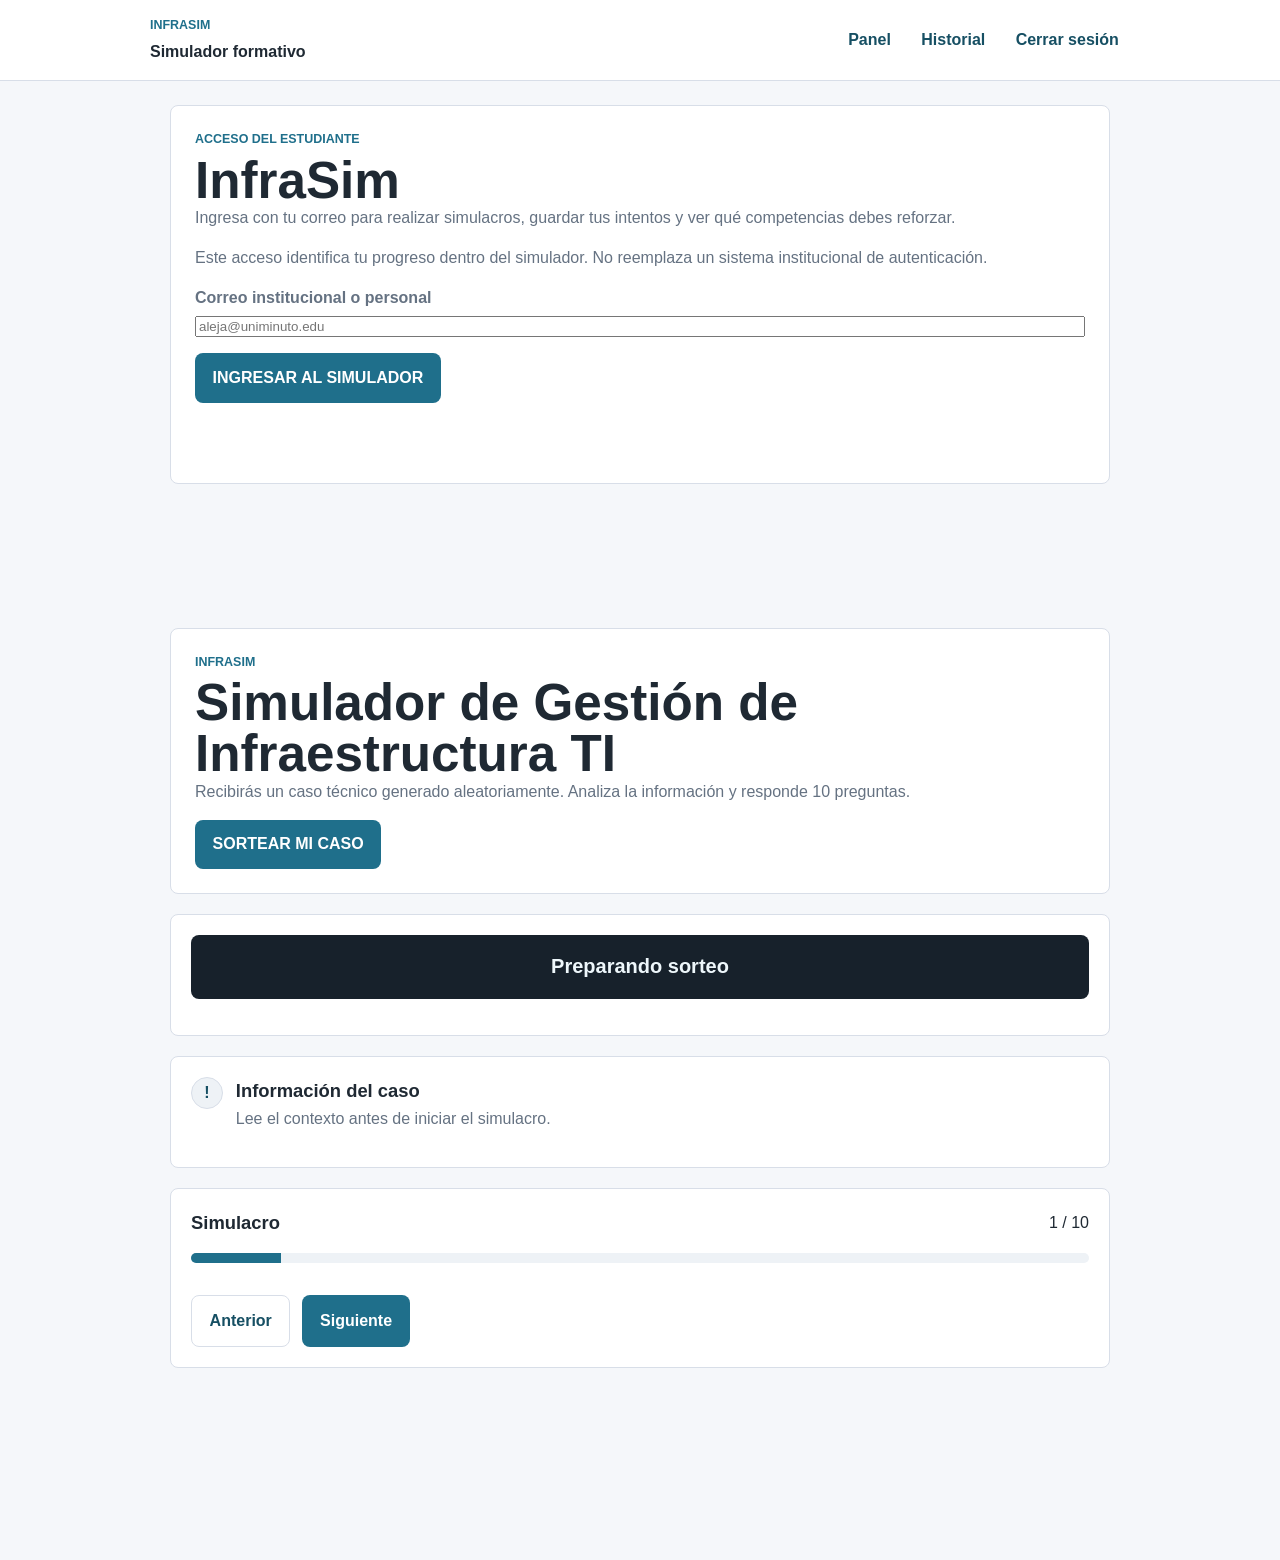
==== index.html @ 656e146c "feat: publish InfraSim formative simulator frontend" ====
<!doctype html>
<html lang="es">
  <head>
    <meta charset="utf-8">
    <meta name="viewport" content="width=device-width, initial-scale=1">
    <title>InfraSim</title>
    <link rel="stylesheet" href="css/styles.css">
  </head>
  <body>
    <header id="app-header" class="app-header" hidden>
      <div>
        <p class="eyebrow">InfraSim</p>
        <strong>Simulador formativo</strong>
      </div>
      <nav class="app-nav">
        <button id="nav-dashboard" type="button" class="nav-link">Panel</button>
        <button id="nav-history" type="button" class="nav-link">Historial</button>
        <button id="logout-button" type="button" class="nav-link">Cerrar sesión</button>
      </nav>
    </header>

    <section id="view-login" class="view-shell">
      <article class="login-card">
        <p class="eyebrow">Acceso del estudiante</p>
        <h1>InfraSim</h1>
        <p class="hero-copy">
          Ingresa con tu correo para realizar simulacros, guardar tus intentos y ver qué competencias debes reforzar.
        </p>
        <p class="disclaimer">
          Este acceso identifica tu progreso dentro del simulador. No reemplaza un sistema institucional de autenticación.
        </p>
        <form id="login-form" class="login-form">
          <label class="select-field">
            Correo institucional o personal
            <input id="login-email" type="email" name="email" autocomplete="email" required placeholder="aleja@uniminuto.edu">
          </label>
          <button type="submit" class="primary-action">INGRESAR AL SIMULADOR</button>
          <p id="login-message" class="form-message" aria-live="polite"></p>
        </form>
      </article>
    </section>

    <section id="view-dashboard" class="view-shell" hidden>
      <div id="dashboard-output" class="dashboard-grid"></div>
    </section>

    <main id="view-simulator" class="exam-layout" hidden>
      <section class="hero-panel">
        <p class="eyebrow">InfraSim</p>
        <h1>Simulador de Gestión de Infraestructura TI</h1>
        <p class="hero-copy">
          Recibirás un caso técnico generado aleatoriamente. Analiza la información y responde 10 preguntas.
        </p>
        <button id="draw-button" type="button" class="primary-action">SORTEAR MI CASO</button>
      </section>

      <section id="draw-panel" class="draw-panel" hidden>
        <div id="roulette" class="roulette" aria-live="polite">Preparando sorteo</div>
        <div id="draw-result" class="draw-result"></div>
      </section>

      <section id="case-panel" class="case-panel" hidden>
        <div class="section-heading">
          <span>!</span>
          <div>
            <h2>Información del caso</h2>
            <p>Lee el contexto antes de iniciar el simulacro.</p>
          </div>
        </div>
        <div id="scenario-output" class="scenario-output"></div>
      </section>

      <section id="quiz-panel" class="quiz-panel" hidden>
        <div class="quiz-header">
          <h2>Simulacro</h2>
          <span id="quiz-progress">1 / 10</span>
        </div>
        <div class="progress-bar">
          <div id="quiz-progress-fill"></div>
        </div>
        <div id="question-view" class="question-view"></div>
        <div class="action-row">
          <button id="prev-question" type="button" class="secondary-action">Anterior</button>
          <button id="next-question" type="button" class="primary-action">Siguiente</button>
          <button id="finish-quiz" type="button" class="primary-action" hidden>FINALIZAR SIMULACRO</button>
        </div>
      </section>
    </main>

    <section id="view-result" class="view-shell" hidden>
      <div id="result-output" class="dashboard-grid"></div>
    </section>

    <section id="view-history" class="view-shell" hidden>
      <div id="history-output" class="dashboard-grid"></div>
    </section>

    <script src="js/api.js"></script>
    <script src="js/app.js"></script>
  </body>
</html>
---- css/styles.css ----
:root {
  --bg: #f5f7fa;
  --surface: #ffffff;
  --surface-muted: #eef2f6;
  --text: #1f2933;
  --muted: #657282;
  --border: #d8dee8;
  --accent: #1f6f8b;
  --accent-dark: #164f63;
  --selected: #e5f4f8;
  --danger: #a43d3d;
}

* {
  box-sizing: border-box;
}

body {
  background: var(--bg);
  color: var(--text);
  font-family: Arial, sans-serif;
  line-height: 1.5;
  margin: 0;
}

.app-header {
  align-items: center;
  background: var(--surface);
  border-bottom: 1px solid var(--border);
  display: flex;
  flex-wrap: wrap;
  gap: 1rem;
  justify-content: space-between;
  padding: 1rem max(1.25rem, calc((100vw - 980px) / 2));
}

.app-nav {
  display: flex;
  flex-wrap: wrap;
  gap: 0.5rem;
}

.nav-link {
  background: transparent;
  border: 0;
  color: var(--accent-dark);
  cursor: pointer;
  font: inherit;
  font-weight: 700;
  padding: 0.45rem 0.7rem;
}

.view-shell {
  display: grid;
  gap: 1.25rem;
  margin: 0 auto;
  max-width: 980px;
  padding: 1.5rem 1.25rem 3rem;
}

.exam-layout {
  display: grid;
  gap: 1.25rem;
  margin: 0 auto;
  max-width: 980px;
  padding: 1.5rem 1.25rem 3rem;
}

.hero-panel,
.login-card {
  background: var(--surface);
  border: 1px solid var(--border);
  border-radius: 8px;
  padding: 1.5rem;
}

.hero-copy,
.disclaimer {
  color: var(--muted);
}

.sim-code-block {
  color: var(--muted);
  margin: 0.85rem 0 0;
}

.sim-code-label,
.sim-code-hint {
  display: block;
  font-size: 0.82rem;
}

.sim-code {
  display: inline-block;
  font-family: Consolas, "Courier New", monospace;
  font-size: 0.95rem;
  letter-spacing: 0.04em;
  margin: 0.15rem 0;
}

.login-form,
.dashboard-grid {
  display: grid;
  gap: 1rem;
}

.featured-card {
  border-color: var(--accent);
}

.stat-grid {
  display: grid;
  gap: 0.7rem;
  grid-template-columns: repeat(auto-fit, minmax(10rem, 1fr));
}

.stat-grid div {
  background: var(--surface-muted);
  border-radius: 8px;
  padding: 0.75rem;
}

.meter,
.trend-line,
.score-line,
.performance-label {
  font-weight: 700;
  letter-spacing: 0.04em;
}

.concept-list {
  margin: 0;
  padding-left: 1.2rem;
}

.govern-tree {
  display: grid;
  gap: 0.35rem;
  font-family: Consolas, "Courier New", monospace;
  font-weight: 700;
}

.site-header {
  align-items: end;
  background: var(--surface);
  border-bottom: 1px solid var(--border);
  display: grid;
  gap: 1rem;
  grid-template-columns: minmax(0, 1fr) minmax(16rem, 34rem);
  padding: 2rem max(1.25rem, calc((100vw - 1180px) / 2));
}

.eyebrow {
  color: var(--accent);
  font-size: 0.78rem;
  font-weight: 700;
  letter-spacing: 0;
  margin: 0 0 0.35rem;
  text-transform: uppercase;
}

h1,
h2,
p {
  margin-top: 0;
}

h1 {
  font-size: clamp(2rem, 4vw, 3.4rem);
  line-height: 1;
  margin-bottom: 0;
}

h2 {
  font-size: 1.15rem;
  margin-bottom: 0.15rem;
}

.header-copy,
.section-heading p {
  color: var(--muted);
  margin-bottom: 0;
}

.layout {
  display: grid;
  gap: 1.25rem;
  grid-template-columns: 17rem minmax(0, 1fr);
  margin: 0 auto;
  max-width: 1180px;
  padding: 1.25rem;
}

.mode-panel,
.draw-panel,
.scenario-result-section {
  grid-column: 1 / -1;
}

.mode-panel {
  display: grid;
  gap: 1rem;
  grid-template-columns: repeat(auto-fit, minmax(16rem, 1fr));
}

.mode-card,
.draw-panel {
  background: var(--surface);
  border: 1px solid var(--border);
  border-radius: 8px;
}

.mode-card {
  cursor: pointer;
  display: grid;
  gap: 0.25rem;
  padding: 1rem;
}

.mode-card input {
  inline-size: 1px;
  opacity: 0;
  position: absolute;
}

.mode-card strong {
  color: var(--text);
}

.mode-card span {
  color: var(--muted);
}

.mode-card.active {
  background: var(--selected);
  border-color: var(--accent);
}

.draw-panel {
  display: grid;
  gap: 1rem;
  padding: 1.25rem;
}

.quiz-panel,
.result-panel,
.case-panel {
  background: var(--surface);
  border: 1px solid var(--border);
  border-radius: 8px;
  display: grid;
  gap: 1rem;
  padding: 1.25rem;
}

.quiz-header {
  align-items: center;
  display: flex;
  justify-content: space-between;
}

.quiz-header h2 {
  margin: 0;
}

.progress-bar {
  background: var(--surface-muted);
  border-radius: 999px;
  height: 0.65rem;
  overflow: hidden;
}

#quiz-progress-fill {
  background: var(--accent);
  height: 100%;
  transition: width 180ms ease;
  width: 10%;
}

.question-card {
  border: 1px solid var(--border);
  border-radius: 8px;
  display: grid;
  gap: 1rem;
  padding: 1rem;
}

.question-card h3,
.question-card p {
  margin-bottom: 0;
}

.answer-options {
  display: grid;
  gap: 0.75rem;
}

.answer-option {
  border: 1px solid var(--border);
  border-radius: 8px;
  cursor: pointer;
  display: grid;
  gap: 0.75rem;
  grid-template-columns: auto 1fr;
  padding: 0.85rem;
}

.answer-option:has(input:checked) {
  background: var(--selected);
  border-color: var(--accent);
}

.answer-input {
  border: 1px solid var(--border);
  border-radius: 8px;
  color: var(--text);
  font: inherit;
  padding: 0.8rem;
  width: 100%;
}

.draw-form {
  align-items: end;
  display: grid;
  gap: 1rem;
  grid-template-columns: repeat(auto-fit, minmax(12rem, 1fr));
}

.roulette {
  background: #17212b;
  border-radius: 8px;
  color: #eef7fb;
  font-size: 1.25rem;
  font-weight: 700;
  min-height: 4rem;
  padding: 1rem;
  text-align: center;
}

.draw-card {
  background: var(--surface);
  border: 1px solid var(--accent);
  border-radius: 8px;
  display: grid;
  gap: 1rem;
  padding: 1.25rem;
}

.draw-card h2 {
  font-size: 1.75rem;
  margin: 0;
  text-transform: uppercase;
}

.action-row {
  display: flex;
  flex-wrap: wrap;
  gap: 0.75rem;
}

.secondary-action {
  background: var(--surface);
  border: 1px solid var(--border);
  border-radius: 8px;
  color: var(--accent-dark);
  cursor: pointer;
  font: inherit;
  font-weight: 700;
  padding: 0.8rem 1.1rem;
}

.secondary-action:hover {
  border-color: var(--accent);
}

.progress-panel,
.form-section {
  background: var(--surface);
  border: 1px solid var(--border);
  border-radius: 8px;
}

.progress-panel {
  align-self: start;
  position: sticky;
  top: 1rem;
}

.progress-steps {
  counter-reset: steps;
  display: grid;
  gap: 0.2rem;
  list-style: none;
  margin: 0;
  padding: 1rem;
}

.progress-steps li {
  border-left: 3px solid var(--border);
  color: var(--muted);
  font-weight: 700;
  padding: 0.65rem 0.75rem;
}

.progress-steps li.active {
  background: var(--selected);
  border-color: var(--accent);
  color: var(--accent-dark);
}

.scenario-form {
  display: grid;
  gap: 1.25rem;
}

.form-section {
  display: grid;
  gap: 1rem;
  padding: 1.25rem;
}

.section-heading {
  align-items: start;
  display: flex;
  gap: 0.8rem;
}

.section-heading span {
  align-items: center;
  background: var(--surface-muted);
  border: 1px solid var(--border);
  border-radius: 999px;
  color: var(--accent-dark);
  display: inline-flex;
  flex: 0 0 2rem;
  font-weight: 700;
  height: 2rem;
  justify-content: center;
}

.card-grid,
.compact-grid {
  display: grid;
  gap: 0.75rem;
}

.card-grid {
  grid-template-columns: repeat(auto-fit, minmax(12rem, 1fr));
}

.compact-grid {
  grid-template-columns: repeat(auto-fit, minmax(9rem, 1fr));
}

.option-card {
  background: var(--surface);
  border: 1px solid var(--border);
  border-radius: 8px;
  cursor: pointer;
  display: block;
  min-height: 3.25rem;
  padding: 0.85rem;
  transition: border-color 160ms ease, background 160ms ease, color 160ms ease;
}

.option-card input {
  inline-size: 1px;
  opacity: 0;
  position: absolute;
}

.option-card span {
  display: block;
  font-weight: 700;
}

.option-card:has(input:checked) {
  background: var(--selected);
  border-color: var(--accent);
  color: var(--accent-dark);
}

.option-card:hover {
  border-color: var(--accent);
}

.select-field {
  color: var(--muted);
  display: grid;
  font-weight: 700;
  gap: 0.4rem;
}

select {
  background: var(--surface);
  border: 1px solid var(--border);
  border-radius: 8px;
  color: var(--text);
  font: inherit;
  min-height: 2.75rem;
  padding: 0.55rem 0.75rem;
}

.confirm-section {
  align-items: start;
}

.primary-action {
  background: var(--accent);
  border: 0;
  border-radius: 8px;
  color: #ffffff;
  cursor: pointer;
  font: inherit;
  font-weight: 700;
  justify-self: start;
  padding: 0.8rem 1.1rem;
}

.primary-action:hover {
  background: var(--accent-dark);
}

.form-message {
  color: var(--danger);
  font-weight: 700;
  min-height: 1.5rem;
}

.form-message.success {
  color: var(--accent-dark);
}

.scenario-output {
  display: grid;
  gap: 1rem;
}

.scenario-output.empty {
  background: var(--surface-muted);
  border: 1px dashed var(--border);
  border-radius: 8px;
  color: var(--muted);
  padding: 1rem;
}

.result-card {
  background: var(--surface);
  border: 1px solid var(--border);
  border-radius: 8px;
  padding: 1rem;
}

.result-card h3 {
  font-size: 1rem;
  margin: 0 0 0.75rem;
}

.warning-card {
  border-color: #d6a34c;
}

.detail-grid {
  display: grid;
  gap: 0.7rem;
  grid-template-columns: repeat(auto-fit, minmax(12rem, 1fr));
  margin: 0;
}

.detail-grid div {
  background: var(--surface-muted);
  border-radius: 8px;
  padding: 0.75rem;
}

dt {
  color: var(--muted);
  font-size: 0.78rem;
  font-weight: 700;
  margin-bottom: 0.2rem;
}

dd {
  margin: 0;
}

.result-list {
  display: grid;
  gap: 0.75rem;
}

.result-item {
  border: 1px solid var(--border);
  border-radius: 8px;
  padding: 0.85rem;
}

.result-item p {
  color: var(--muted);
  margin: 0.35rem 0;
}

.warning-item {
  background: #fff7e6;
  border-color: #d6a34c;
}

.tag {
  border-radius: 999px;
  display: inline-block;
  font-size: 0.75rem;
  font-weight: 700;
  margin-left: 0.35rem;
  padding: 0.15rem 0.5rem;
}

.criticality-critica {
  background: #fbe7e7;
  color: #923636;
}

.criticality-alta {
  background: #fff1d6;
  color: #835600;
}

.criticality-media {
  background: #e7f1ee;
  color: #235c4c;
}

.table-wrap {
  overflow-x: auto;
}

table {
  border-collapse: collapse;
  min-width: 42rem;
  width: 100%;
}

th,
td {
  border-bottom: 1px solid var(--border);
  padding: 0.65rem;
  text-align: left;
  vertical-align: top;
}

th {
  color: var(--muted);
  font-size: 0.78rem;
}

.constraint-list {
  margin: 0;
  padding-left: 1.1rem;
}

.dev-panel {
  border-top: 1px solid var(--border);
  padding-top: 0.75rem;
}

.dev-panel summary {
  color: var(--accent-dark);
  cursor: pointer;
  font-weight: 700;
}

.dev-panel pre {
  background: #17212b;
  border-radius: 8px;
  color: #eef7fb;
  margin-bottom: 0;
  max-width: 100%;
  overflow: auto;
  padding: 1rem;
  white-space: pre-wrap;
}

@media (max-width: 820px) {
  .site-header,
  .layout {
    grid-template-columns: 1fr;
  }

  .progress-panel {
    position: static;
  }

  .progress-steps {
    grid-template-columns: repeat(5, minmax(7rem, 1fr));
    overflow-x: auto;
  }
}
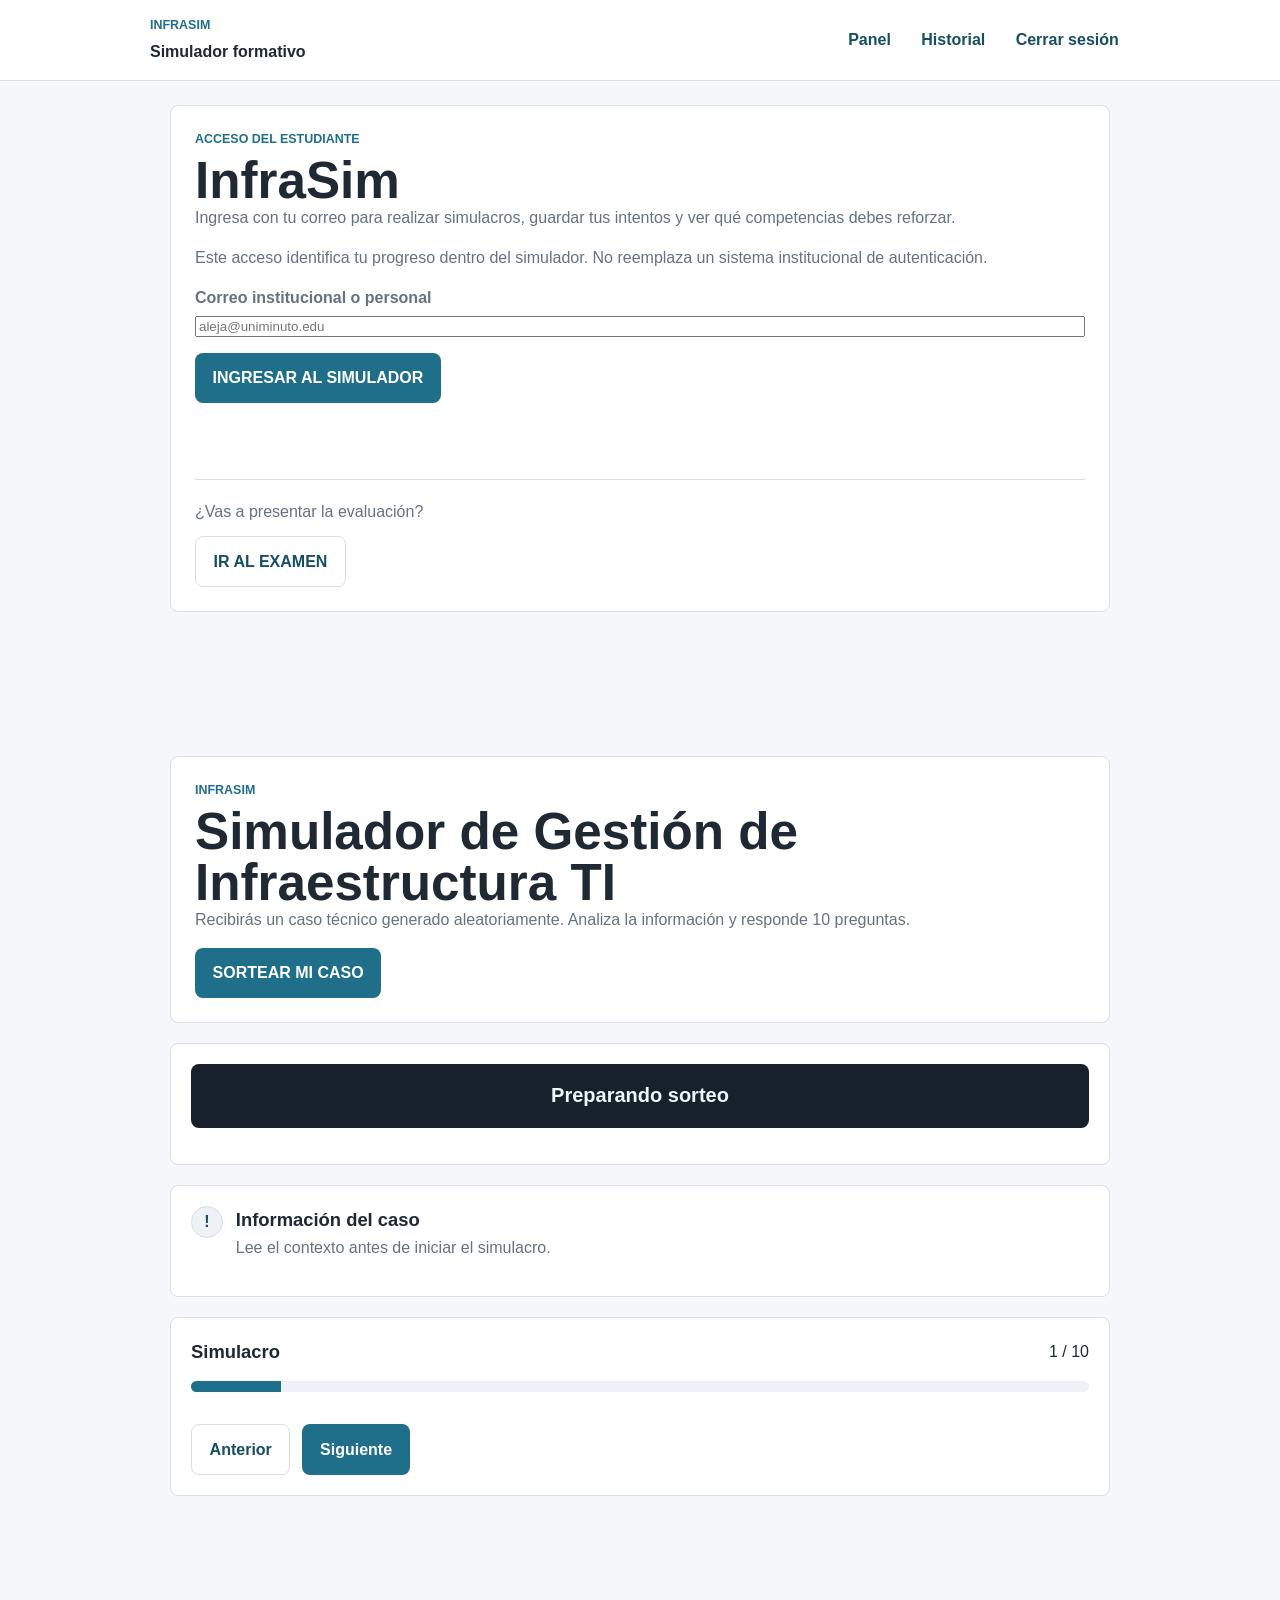
==== commit d9ff8b78: "feat: add InfraSim Exam scenario and assessment flow" ====
--- a/index.html
+++ b/index.html
@@ -37,6 +37,10 @@
           <button type="submit" class="primary-action">INGRESAR AL SIMULADOR</button>
           <p id="login-message" class="form-message" aria-live="polite"></p>
         </form>
+        <div class="exam-access-block">
+          <p>¿Vas a presentar la evaluación?</p>
+          <a class="secondary-action exam-link" href="exam/">IR AL EXAMEN</a>
+        </div>
       </article>
     </section>
 
--- a/css/styles.css
+++ b/css/styles.css
@@ -104,6 +104,25 @@
   gap: 1rem;
 }
 
+.exam-access-block {
+  border-top: 1px solid var(--border);
+  display: grid;
+  gap: 0.75rem;
+  margin-top: 1.25rem;
+  padding-top: 1.25rem;
+}
+
+.exam-access-block p {
+  color: var(--muted);
+  margin: 0;
+}
+
+.exam-link {
+  display: inline-block;
+  justify-self: start;
+  text-decoration: none;
+}
+
 .featured-card {
   border-color: var(--accent);
 }
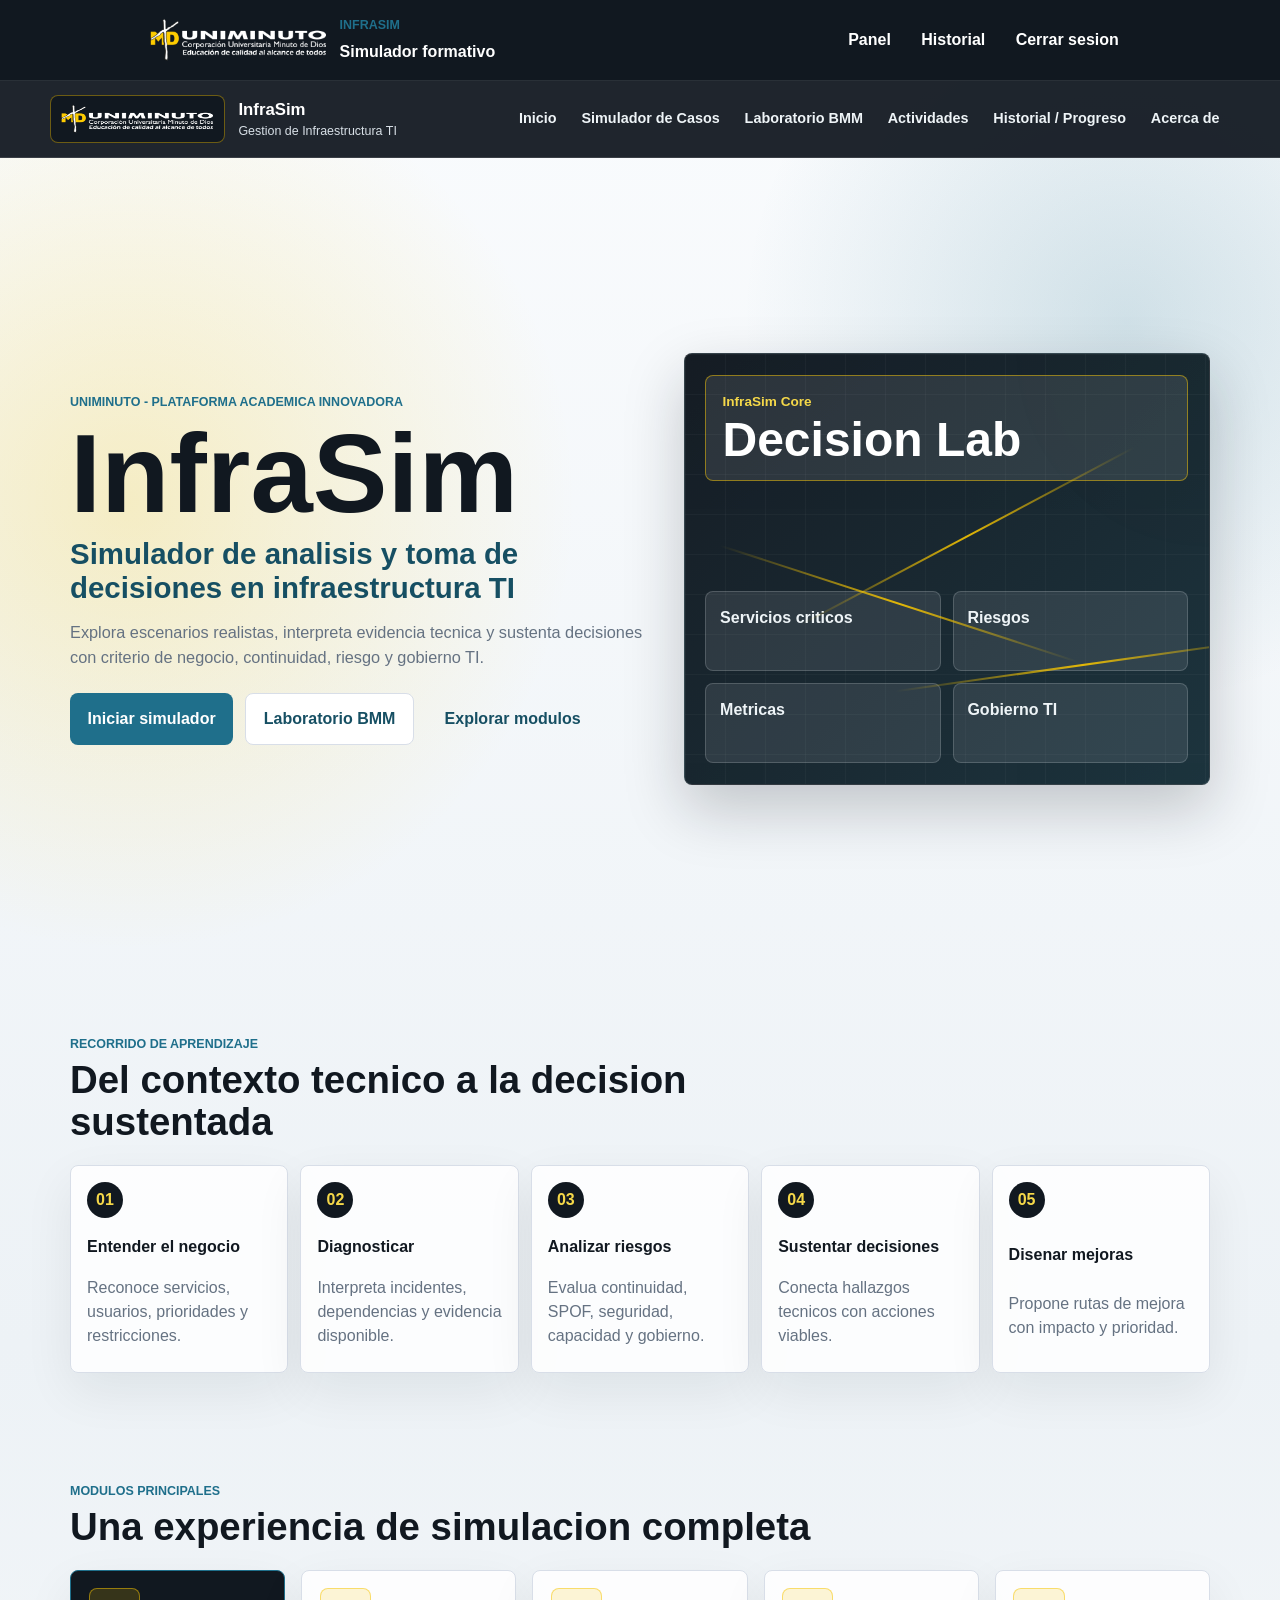
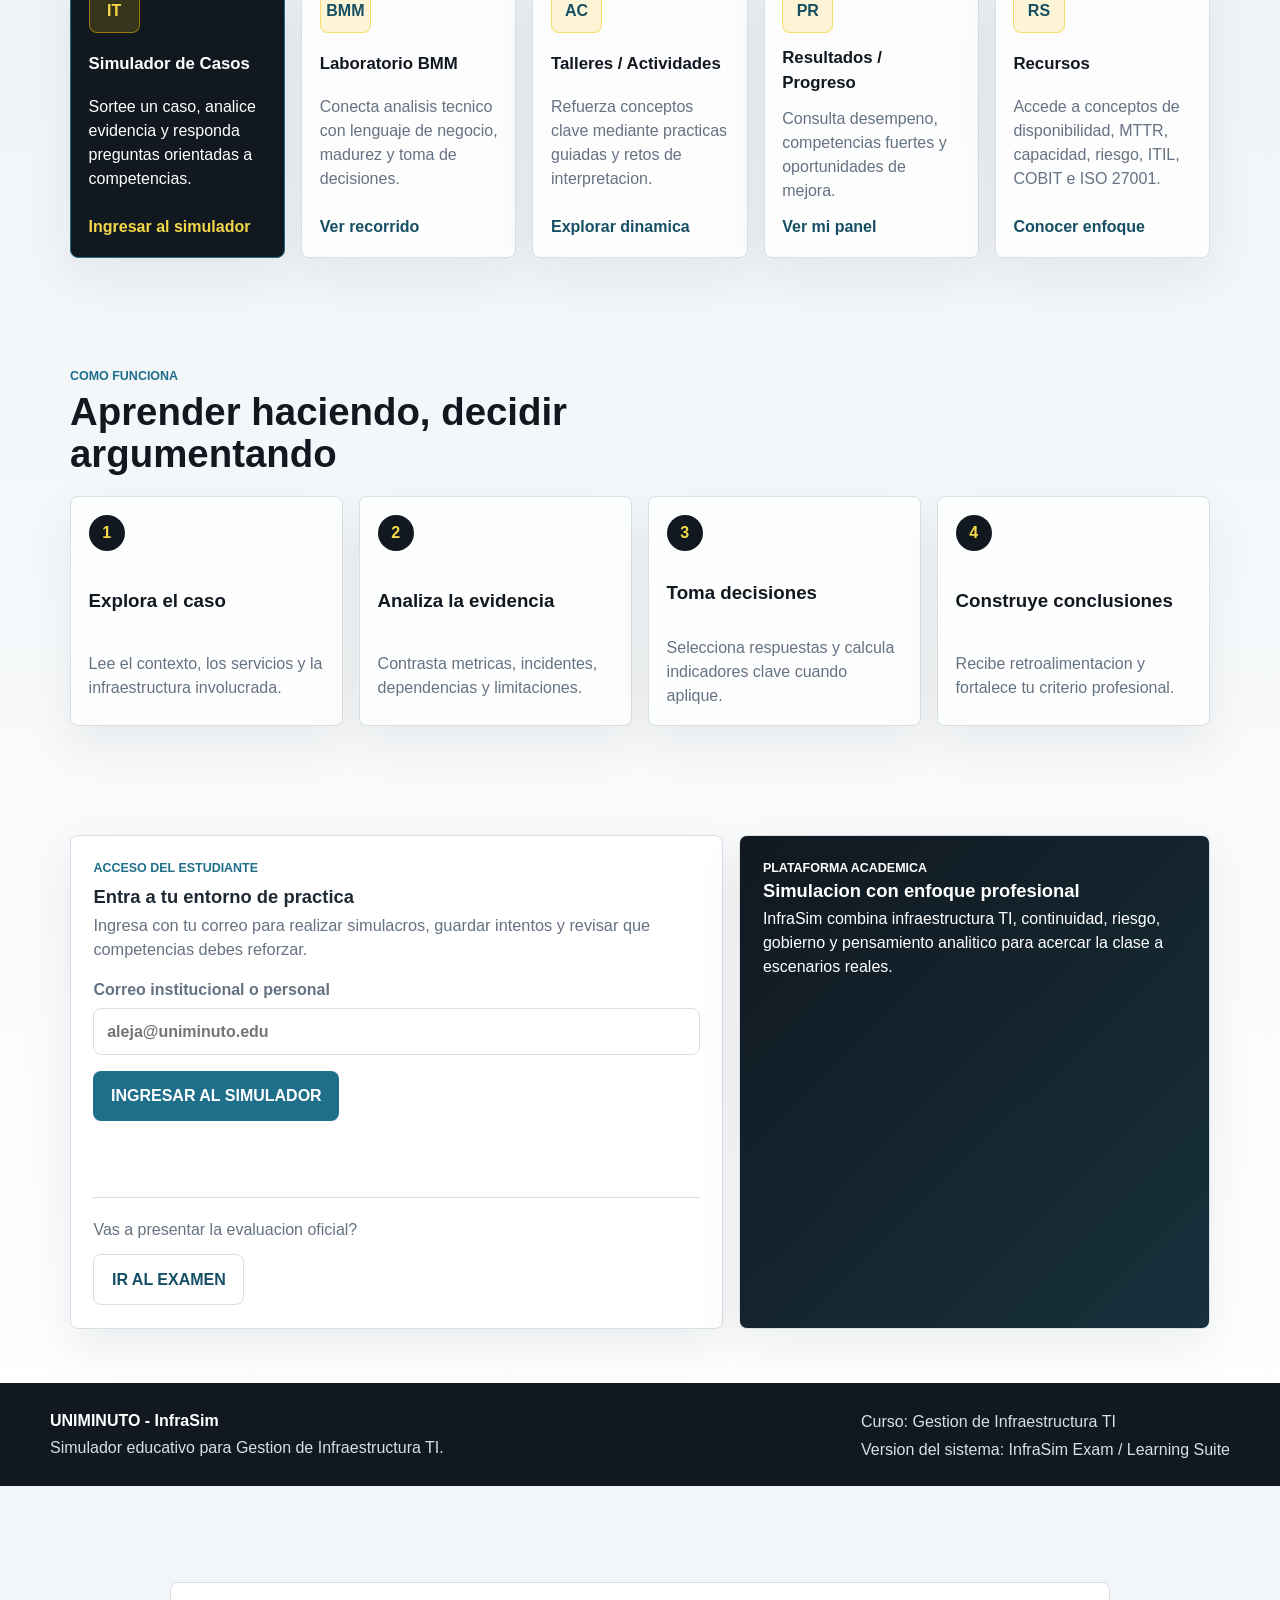
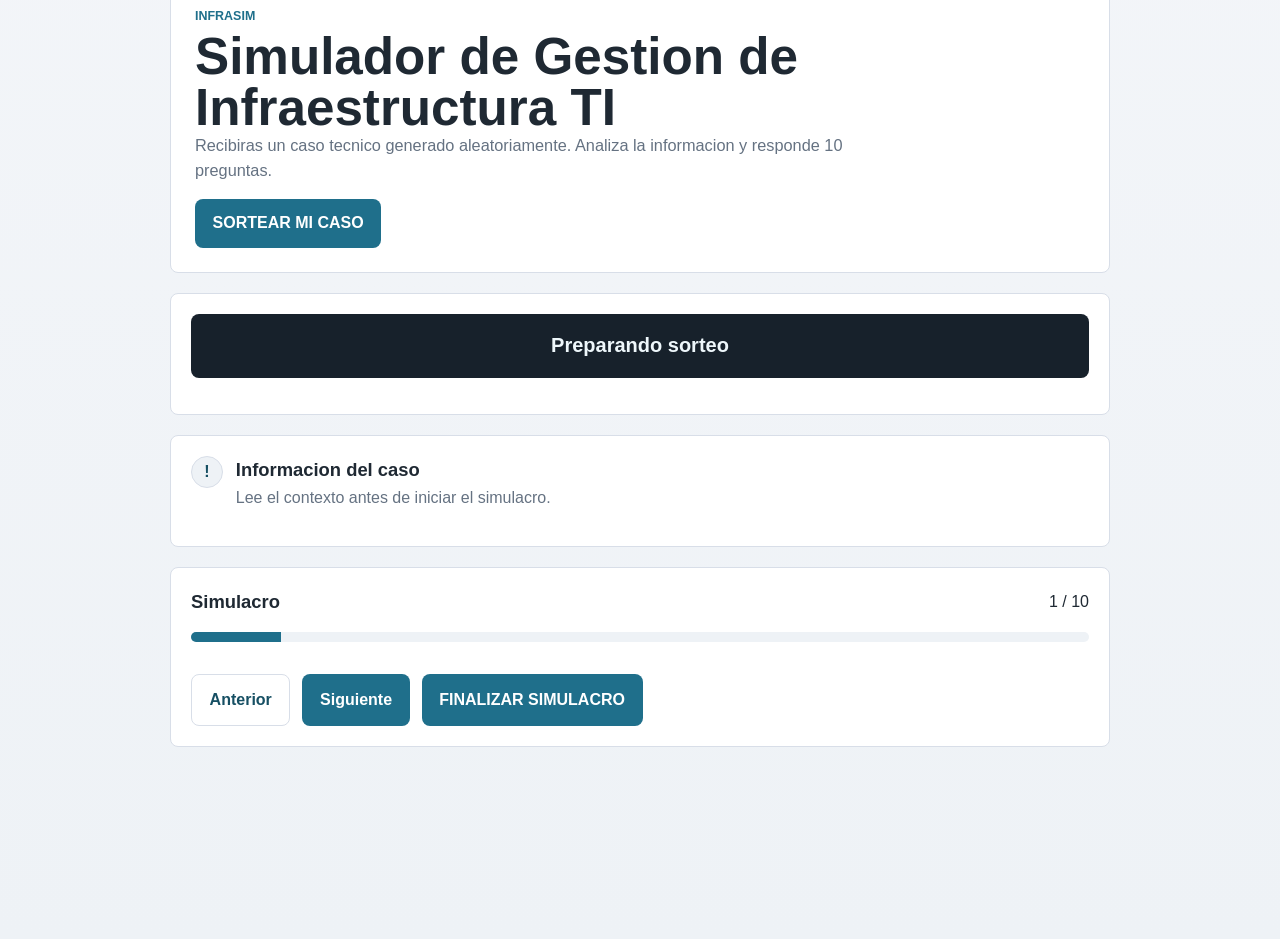
==== commit 66765a2e: "Redesign InfraSim landing page" ====
--- a/index.html
+++ b/index.html
@@ -3,45 +3,181 @@
   <head>
     <meta charset="utf-8">
     <meta name="viewport" content="width=device-width, initial-scale=1">
-    <title>InfraSim</title>
+    <title>InfraSim | UNIMINUTO</title>
     <link rel="stylesheet" href="css/styles.css">
   </head>
   <body>
     <header id="app-header" class="app-header" hidden>
-      <div>
-        <p class="eyebrow">InfraSim</p>
-        <strong>Simulador formativo</strong>
+      <div class="app-brand">
+        <img src="assets/uniminuto-logo.png" alt="UNIMINUTO">
+        <div>
+          <p class="eyebrow">InfraSim</p>
+          <strong>Simulador formativo</strong>
+        </div>
       </div>
-      <nav class="app-nav">
+      <nav class="app-nav" aria-label="Navegacion del simulador">
         <button id="nav-dashboard" type="button" class="nav-link">Panel</button>
         <button id="nav-history" type="button" class="nav-link">Historial</button>
-        <button id="logout-button" type="button" class="nav-link">Cerrar sesión</button>
+        <button id="logout-button" type="button" class="nav-link">Cerrar sesion</button>
       </nav>
     </header>
 
-    <section id="view-login" class="view-shell">
-      <article class="login-card">
-        <p class="eyebrow">Acceso del estudiante</p>
-        <h1>InfraSim</h1>
-        <p class="hero-copy">
-          Ingresa con tu correo para realizar simulacros, guardar tus intentos y ver qué competencias debes reforzar.
-        </p>
-        <p class="disclaimer">
-          Este acceso identifica tu progreso dentro del simulador. No reemplaza un sistema institucional de autenticación.
-        </p>
-        <form id="login-form" class="login-form">
-          <label class="select-field">
-            Correo institucional o personal
-            <input id="login-email" type="email" name="email" autocomplete="email" required placeholder="aleja@uniminuto.edu">
-          </label>
-          <button type="submit" class="primary-action">INGRESAR AL SIMULADOR</button>
-          <p id="login-message" class="form-message" aria-live="polite"></p>
-        </form>
-        <div class="exam-access-block">
-          <p>¿Vas a presentar la evaluación?</p>
-          <a class="secondary-action exam-link" href="exam/">IR AL EXAMEN</a>
-        </div>
-      </article>
+    <section id="view-login" class="home-shell">
+      <header class="home-nav">
+        <a class="home-brand" href="#inicio" aria-label="InfraSim inicio">
+          <span class="brand-mark"><img src="assets/uniminuto-logo.png" alt="UNIMINUTO"></span>
+          <span>
+            <strong>InfraSim</strong>
+            <small>Gestion de Infraestructura TI</small>
+          </span>
+        </a>
+        <nav class="home-links" aria-label="Navegacion principal">
+          <a href="#inicio">Inicio</a>
+          <a href="#acceso">Simulador de Casos</a>
+          <a href="#laboratorio">Laboratorio BMM</a>
+          <a href="#actividades">Actividades</a>
+          <a href="#progreso">Historial / Progreso</a>
+          <a href="#acerca">Acerca de</a>
+        </nav>
+      </header>
+
+      <main id="inicio">
+        <section class="home-hero">
+          <div class="hero-content">
+            <p class="eyebrow">UNIMINUTO - Plataforma academica innovadora</p>
+            <h1>InfraSim</h1>
+            <p class="hero-subtitle">Simulador de analisis y toma de decisiones en infraestructura TI</p>
+            <p class="hero-copy">
+              Explora escenarios realistas, interpreta evidencia tecnica y sustenta decisiones con criterio de negocio,
+              continuidad, riesgo y gobierno TI.
+            </p>
+            <div class="hero-actions">
+              <a class="primary-action" href="#acceso">Iniciar simulador</a>
+              <a class="secondary-action" href="#laboratorio">Laboratorio BMM</a>
+              <a class="ghost-action" href="#modulos">Explorar modulos</a>
+            </div>
+          </div>
+          <div class="hero-visual" aria-label="Composicion visual de infraestructura TI">
+            <div class="network-card main-node">
+              <span>InfraSim Core</span>
+              <strong>Decision Lab</strong>
+            </div>
+            <div class="network-grid" aria-hidden="true">
+              <span>Servicios criticos</span>
+              <span>Riesgos</span>
+              <span>Metricas</span>
+              <span>Gobierno TI</span>
+            </div>
+            <div class="signal-line one"></div>
+            <div class="signal-line two"></div>
+            <div class="signal-line three"></div>
+          </div>
+        </section>
+
+        <section class="story-section" aria-labelledby="story-title">
+          <div class="section-intro">
+            <p class="eyebrow">Recorrido de aprendizaje</p>
+            <h2 id="story-title">Del contexto tecnico a la decision sustentada</h2>
+          </div>
+          <ol class="learning-path">
+            <li><span>01</span><strong>Entender el negocio</strong><p>Reconoce servicios, usuarios, prioridades y restricciones.</p></li>
+            <li><span>02</span><strong>Diagnosticar</strong><p>Interpreta incidentes, dependencias y evidencia disponible.</p></li>
+            <li><span>03</span><strong>Analizar riesgos</strong><p>Evalua continuidad, SPOF, seguridad, capacidad y gobierno.</p></li>
+            <li><span>04</span><strong>Sustentar decisiones</strong><p>Conecta hallazgos tecnicos con acciones viables.</p></li>
+            <li><span>05</span><strong>Disenar mejoras</strong><p>Propone rutas de mejora con impacto y prioridad.</p></li>
+          </ol>
+        </section>
+
+        <section id="modulos" class="modules-section" aria-labelledby="modules-title">
+          <div class="section-intro">
+            <p class="eyebrow">Modulos principales</p>
+            <h2 id="modules-title">Una experiencia de simulacion completa</h2>
+          </div>
+          <div class="module-grid">
+            <article class="module-card featured-card" id="acceso">
+              <span class="module-icon">IT</span>
+              <h3>Simulador de Casos</h3>
+              <p>Sortee un caso, analice evidencia y responda preguntas orientadas a competencias.</p>
+              <a href="#student-access" class="module-link">Ingresar al simulador</a>
+            </article>
+            <article class="module-card" id="laboratorio">
+              <span class="module-icon">BMM</span>
+              <h3>Laboratorio BMM</h3>
+              <p>Conecta analisis tecnico con lenguaje de negocio, madurez y toma de decisiones.</p>
+              <a href="#como-funciona" class="module-link">Ver recorrido</a>
+            </article>
+            <article class="module-card" id="actividades">
+              <span class="module-icon">AC</span>
+              <h3>Talleres / Actividades</h3>
+              <p>Refuerza conceptos clave mediante practicas guiadas y retos de interpretacion.</p>
+              <a href="#como-funciona" class="module-link">Explorar dinamica</a>
+            </article>
+            <article class="module-card" id="progreso">
+              <span class="module-icon">PR</span>
+              <h3>Resultados / Progreso</h3>
+              <p>Consulta desempeno, competencias fuertes y oportunidades de mejora.</p>
+              <a href="#student-access" class="module-link">Ver mi panel</a>
+            </article>
+            <article class="module-card">
+              <span class="module-icon">RS</span>
+              <h3>Recursos</h3>
+              <p>Accede a conceptos de disponibilidad, MTTR, capacidad, riesgo, ITIL, COBIT e ISO 27001.</p>
+              <a href="#acerca" class="module-link">Conocer enfoque</a>
+            </article>
+          </div>
+        </section>
+
+        <section id="como-funciona" class="how-section" aria-labelledby="how-title">
+          <div class="section-intro">
+            <p class="eyebrow">Como funciona</p>
+            <h2 id="how-title">Aprender haciendo, decidir argumentando</h2>
+          </div>
+          <div class="how-grid">
+            <article><span>1</span><h3>Explora el caso</h3><p>Lee el contexto, los servicios y la infraestructura involucrada.</p></article>
+            <article><span>2</span><h3>Analiza la evidencia</h3><p>Contrasta metricas, incidentes, dependencias y limitaciones.</p></article>
+            <article><span>3</span><h3>Toma decisiones</h3><p>Selecciona respuestas y calcula indicadores clave cuando aplique.</p></article>
+            <article><span>4</span><h3>Construye conclusiones</h3><p>Recibe retroalimentacion y fortalece tu criterio profesional.</p></article>
+          </div>
+        </section>
+
+        <section id="student-access" class="access-section">
+          <article class="login-card">
+            <p class="eyebrow">Acceso del estudiante</p>
+            <h2>Entra a tu entorno de practica</h2>
+            <p class="hero-copy">
+              Ingresa con tu correo para realizar simulacros, guardar intentos y revisar que competencias debes reforzar.
+            </p>
+            <form id="login-form" class="login-form">
+              <label class="select-field">
+                Correo institucional o personal
+                <input id="login-email" type="email" name="email" autocomplete="email" required placeholder="aleja@uniminuto.edu">
+              </label>
+              <button type="submit" class="primary-action">INGRESAR AL SIMULADOR</button>
+              <p id="login-message" class="form-message" aria-live="polite"></p>
+            </form>
+            <div class="exam-access-block">
+              <p>Vas a presentar la evaluacion oficial?</p>
+              <a class="secondary-action exam-link" href="exam/">IR AL EXAMEN</a>
+            </div>
+          </article>
+          <aside class="access-highlight">
+            <p class="eyebrow">Plataforma academica</p>
+            <h2>Simulacion con enfoque profesional</h2>
+            <p>InfraSim combina infraestructura TI, continuidad, riesgo, gobierno y pensamiento analitico para acercar la clase a escenarios reales.</p>
+          </aside>
+        </section>
+      </main>
+
+      <footer id="acerca" class="home-footer">
+        <div>
+          <strong>UNIMINUTO - InfraSim</strong>
+          <p>Simulador educativo para Gestion de Infraestructura TI.</p>
+        </div>
+        <div>
+          <span>Curso: Gestion de Infraestructura TI</span>
+          <span>Version del sistema: InfraSim Exam / Learning Suite</span>
+        </div>
+      </footer>
     </section>
 
     <section id="view-dashboard" class="view-shell" hidden>
@@ -51,9 +187,9 @@
     <main id="view-simulator" class="exam-layout" hidden>
       <section class="hero-panel">
         <p class="eyebrow">InfraSim</p>
-        <h1>Simulador de Gestión de Infraestructura TI</h1>
+        <h1>Simulador de Gestion de Infraestructura TI</h1>
         <p class="hero-copy">
-          Recibirás un caso técnico generado aleatoriamente. Analiza la información y responde 10 preguntas.
+          Recibiras un caso tecnico generado aleatoriamente. Analiza la informacion y responde 10 preguntas.
         </p>
         <button id="draw-button" type="button" class="primary-action">SORTEAR MI CASO</button>
       </section>
@@ -67,7 +203,7 @@
         <div class="section-heading">
           <span>!</span>
           <div>
-            <h2>Información del caso</h2>
+            <h2>Informacion del caso</h2>
             <p>Lee el contexto antes de iniciar el simulacro.</p>
           </div>
         </div>
--- a/css/styles.css
+++ b/css/styles.css
@@ -1,5 +1,5 @@
 :root {
-  --bg: #f5f7fa;
+  --bg: #f7f8fb;
   --surface: #ffffff;
   --surface-muted: #eef2f6;
   --text: #1f2933;
@@ -7,6 +7,9 @@
   --border: #d8dee8;
   --accent: #1f6f8b;
   --accent-dark: #164f63;
+  --brand-dark: #111820;
+  --brand-gold: #f5c400;
+  --brand-gold-dark: #c99900;
   --selected: #e5f4f8;
   --danger: #a43d3d;
 }
@@ -15,23 +18,491 @@
   box-sizing: border-box;
 }
 
+html {
+  scroll-behavior: smooth;
+}
+
 body {
-  background: var(--bg);
+  background:
+    radial-gradient(circle at top left, rgba(245, 196, 0, 0.16), transparent 28rem),
+    linear-gradient(180deg, #ffffff 0%, var(--bg) 52%, #eef2f6 100%);
   color: var(--text);
   font-family: Arial, sans-serif;
   line-height: 1.5;
   margin: 0;
 }
 
+a {
+  color: inherit;
+}
+
+.home-shell {
+  background:
+    radial-gradient(circle at 88% 8%, rgba(31, 111, 139, 0.18), transparent 24rem),
+    radial-gradient(circle at 10% 14%, rgba(245, 196, 0, 0.22), transparent 28rem),
+    linear-gradient(180deg, #f9fbfd 0%, #edf2f6 42%, #ffffff 100%);
+  min-height: 100vh;
+}
+
+.home-nav {
+  align-items: center;
+  background: rgba(17, 24, 32, 0.94);
+  border-bottom: 1px solid rgba(255, 255, 255, 0.12);
+  color: #ffffff;
+  display: flex;
+  flex-wrap: wrap;
+  gap: 1rem;
+  justify-content: space-between;
+  padding: 0.85rem max(1.25rem, calc((100vw - 1180px) / 2));
+  position: sticky;
+  top: 0;
+  z-index: 20;
+}
+
+.home-brand {
+  align-items: center;
+  display: inline-flex;
+  gap: 0.85rem;
+  min-width: min(100%, 18rem);
+  text-decoration: none;
+}
+
+.brand-mark {
+  align-items: center;
+  background: #111820;
+  border: 1px solid rgba(245, 196, 0, 0.4);
+  border-radius: 8px;
+  display: inline-flex;
+  height: 3rem;
+  justify-content: center;
+  padding: 0.45rem 0.65rem;
+}
+
+.brand-mark img {
+  display: block;
+  max-height: 2rem;
+  width: 9.5rem;
+}
+
+.home-brand strong,
+.home-brand small {
+  display: block;
+}
+
+.home-brand strong {
+  font-size: 1.05rem;
+}
+
+.home-brand small {
+  color: #d8e0e7;
+  font-size: 0.78rem;
+}
+
+.home-links {
+  align-items: center;
+  display: flex;
+  flex-wrap: wrap;
+  gap: 0.25rem;
+  justify-content: flex-end;
+}
+
+.home-links a {
+  border-radius: 8px;
+  color: #eef4f7;
+  font-size: 0.9rem;
+  font-weight: 700;
+  padding: 0.5rem 0.65rem;
+  text-decoration: none;
+}
+
+.home-links a:hover,
+.home-links a:focus-visible {
+  background: rgba(245, 196, 0, 0.16);
+  color: #ffffff;
+  outline: 0;
+}
+
+.home-hero {
+  align-items: center;
+  display: grid;
+  gap: 2rem;
+  grid-template-columns: minmax(0, 1.05fr) minmax(20rem, 0.95fr);
+  margin: 0 auto;
+  max-width: 1180px;
+  min-height: calc(100vh - 4.8rem);
+  padding: clamp(3rem, 6vw, 5.5rem) 1.25rem;
+}
+
+.hero-content {
+  max-width: 45rem;
+}
+
+.hero-content h1 {
+  color: var(--brand-dark);
+  font-size: clamp(3.4rem, 10vw, 7rem);
+  letter-spacing: 0;
+  margin-bottom: 0.45rem;
+}
+
+.hero-subtitle {
+  color: var(--accent-dark);
+  font-size: clamp(1.25rem, 2.3vw, 2rem);
+  font-weight: 800;
+  line-height: 1.15;
+  margin-bottom: 1rem;
+  max-width: 46rem;
+}
+
+.hero-copy {
+  font-size: 1.02rem;
+  max-width: 42rem;
+}
+
+.hero-actions {
+  display: flex;
+  flex-wrap: wrap;
+  gap: 0.75rem;
+  margin-top: 1.5rem;
+}
+
+.primary-action,
+.secondary-action,
+.ghost-action {
+  align-items: center;
+  display: inline-flex;
+  justify-content: center;
+  min-height: 2.8rem;
+  text-align: center;
+  text-decoration: none;
+}
+
+.ghost-action {
+  border: 1px solid transparent;
+  border-radius: 8px;
+  color: var(--accent-dark);
+  cursor: pointer;
+  font: inherit;
+  font-weight: 800;
+  padding: 0.8rem 1.1rem;
+}
+
+.ghost-action:hover {
+  background: rgba(31, 111, 139, 0.1);
+}
+
+.hero-visual {
+  background:
+    linear-gradient(135deg, rgba(17, 24, 32, 0.98), rgba(24, 48, 58, 0.98)),
+    radial-gradient(circle at top right, rgba(245, 196, 0, 0.3), transparent 18rem);
+  border: 1px solid rgba(255, 255, 255, 0.12);
+  border-radius: 8px;
+  box-shadow: 0 24px 60px rgba(17, 24, 32, 0.22);
+  color: #ffffff;
+  display: grid;
+  gap: 1rem;
+  min-height: 27rem;
+  overflow: hidden;
+  padding: 1.3rem;
+  position: relative;
+}
+
+.hero-visual::before {
+  background-image:
+    linear-gradient(rgba(255, 255, 255, 0.06) 1px, transparent 1px),
+    linear-gradient(90deg, rgba(255, 255, 255, 0.06) 1px, transparent 1px);
+  background-size: 2.5rem 2.5rem;
+  content: "";
+  inset: 0;
+  opacity: 0.55;
+  position: absolute;
+}
+
+.network-card,
+.network-grid,
+.signal-line {
+  position: relative;
+  z-index: 1;
+}
+
+.network-card {
+  align-self: start;
+  background: rgba(255, 255, 255, 0.1);
+  border: 1px solid rgba(245, 196, 0, 0.5);
+  border-radius: 8px;
+  display: grid;
+  gap: 0.25rem;
+  padding: 1rem;
+}
+
+.network-card span {
+  color: #f5d849;
+  font-size: 0.85rem;
+  font-weight: 800;
+}
+
+.network-card strong {
+  font-size: clamp(1.8rem, 4vw, 3rem);
+  line-height: 1;
+}
+
+.network-grid {
+  align-self: end;
+  display: grid;
+  gap: 0.75rem;
+  grid-template-columns: repeat(2, minmax(0, 1fr));
+  margin-top: auto;
+}
+
+.network-grid span {
+  background: rgba(238, 244, 247, 0.1);
+  border: 1px solid rgba(238, 244, 247, 0.18);
+  border-radius: 8px;
+  color: #eef4f7;
+  font-weight: 800;
+  min-height: 5rem;
+  padding: 0.85rem;
+}
+
+.signal-line {
+  background: linear-gradient(90deg, transparent, rgba(245, 196, 0, 0.9), transparent);
+  height: 2px;
+  position: absolute;
+  transform: rotate(-28deg);
+  width: 72%;
+}
+
+.signal-line.one {
+  left: 18%;
+  top: 42%;
+}
+
+.signal-line.two {
+  left: 5%;
+  top: 58%;
+  transform: rotate(18deg);
+}
+
+.signal-line.three {
+  left: 40%;
+  top: 72%;
+  transform: rotate(-8deg);
+}
+
+.story-section,
+.modules-section,
+.how-section,
+.access-section {
+  margin: 0 auto;
+  max-width: 1180px;
+  padding: 3.4rem 1.25rem;
+}
+
+.section-intro {
+  margin-bottom: 1.4rem;
+  max-width: 48rem;
+}
+
+.section-intro h2 {
+  color: var(--brand-dark);
+  font-size: clamp(1.8rem, 3vw, 2.5rem);
+  line-height: 1.08;
+  margin: 0;
+}
+
+.learning-path {
+  display: grid;
+  gap: 0.75rem;
+  grid-template-columns: repeat(5, minmax(0, 1fr));
+  list-style: none;
+  margin: 0;
+  padding: 0;
+}
+
+.learning-path li,
+.module-card,
+.how-grid article,
+.access-highlight {
+  background: rgba(255, 255, 255, 0.86);
+  border: 1px solid var(--border);
+  border-radius: 8px;
+  box-shadow: 0 18px 50px rgba(17, 24, 32, 0.07);
+}
+
+.learning-path li {
+  display: grid;
+  gap: 0.55rem;
+  min-height: 13rem;
+  padding: 1rem;
+}
+
+.learning-path span,
+.how-grid span {
+  align-items: center;
+  background: #111820;
+  border-radius: 999px;
+  color: #f5d849;
+  display: inline-flex;
+  font-weight: 800;
+  height: 2.25rem;
+  justify-content: center;
+  width: 2.25rem;
+}
+
+.learning-path strong,
+.module-card h3,
+.how-grid h3 {
+  color: var(--brand-dark);
+}
+
+.learning-path p,
+.module-card p,
+.how-grid p,
+.access-highlight p,
+.home-footer p {
+  color: var(--muted);
+  margin-bottom: 0;
+}
+
+.module-grid {
+  display: grid;
+  gap: 1rem;
+  grid-template-columns: repeat(5, minmax(0, 1fr));
+}
+
+.module-card {
+  display: grid;
+  gap: 0.75rem;
+  padding: 1.1rem;
+}
+
+.module-card.featured-card {
+  background: #111820;
+  color: #ffffff;
+}
+
+.module-card.featured-card h3,
+.module-card.featured-card p {
+  color: #ffffff;
+}
+
+.module-icon {
+  align-items: center;
+  background: rgba(245, 196, 0, 0.16);
+  border: 1px solid rgba(245, 196, 0, 0.5);
+  border-radius: 8px;
+  color: var(--accent-dark);
+  display: inline-flex;
+  font-weight: 900;
+  height: 2.8rem;
+  justify-content: center;
+  width: 3.2rem;
+}
+
+.featured-card .module-icon {
+  color: #f5d849;
+}
+
+.module-card h3 {
+  font-size: 1.05rem;
+  margin: 0;
+}
+
+.module-link {
+  color: var(--accent-dark);
+  font-weight: 800;
+  margin-top: auto;
+  text-decoration: none;
+}
+
+.featured-card .module-link {
+  color: #f5d849;
+}
+
+.module-link:hover {
+  text-decoration: underline;
+}
+
+.how-grid {
+  display: grid;
+  gap: 1rem;
+  grid-template-columns: repeat(4, minmax(0, 1fr));
+}
+
+.how-grid article {
+  display: grid;
+  gap: 0.6rem;
+  min-height: 12rem;
+  padding: 1.1rem;
+}
+
+.access-section {
+  align-items: stretch;
+  display: grid;
+  gap: 1rem;
+  grid-template-columns: minmax(0, 1fr) minmax(18rem, 0.72fr);
+}
+
+.access-section .login-card,
+.access-highlight {
+  padding: 1.4rem;
+}
+
+.access-section .login-card {
+  box-shadow: 0 18px 50px rgba(17, 24, 32, 0.08);
+}
+
+.access-highlight {
+  background:
+    linear-gradient(135deg, #111820, #17313c),
+    radial-gradient(circle at top right, rgba(245, 196, 0, 0.24), transparent 18rem);
+  color: #ffffff;
+}
+
+.access-highlight h2,
+.access-highlight p {
+  color: #ffffff;
+}
+
+.home-footer {
+  align-items: center;
+  background: #111820;
+  color: #ffffff;
+  display: flex;
+  flex-wrap: wrap;
+  gap: 1rem;
+  justify-content: space-between;
+  padding: 1.5rem max(1.25rem, calc((100vw - 1180px) / 2));
+}
+
+.home-footer p,
+.home-footer span {
+  color: #d8e0e7;
+  display: block;
+  margin: 0.2rem 0 0;
+}
+
 .app-header {
   align-items: center;
-  background: var(--surface);
-  border-bottom: 1px solid var(--border);
+  background: var(--brand-dark);
+  border-bottom: 1px solid rgba(255, 255, 255, 0.1);
+  color: #ffffff;
   display: flex;
   flex-wrap: wrap;
   gap: 1rem;
   justify-content: space-between;
   padding: 1rem max(1.25rem, calc((100vw - 980px) / 2));
+}
+
+.app-brand {
+  align-items: center;
+  display: flex;
+  gap: 0.85rem;
+}
+
+.app-brand img {
+  display: block;
+  max-width: 11rem;
+  width: 40vw;
 }
 
 .app-nav {
@@ -43,7 +514,7 @@
 .nav-link {
   background: transparent;
   border: 0;
-  color: var(--accent-dark);
+  color: #ffffff;
   cursor: pointer;
   font: inherit;
   font-weight: 700;
@@ -510,6 +981,25 @@
   gap: 0.4rem;
 }
 
+input[type="email"] {
+  background: var(--surface);
+  border: 1px solid var(--border);
+  border-radius: 8px;
+  color: var(--text);
+  font: inherit;
+  min-height: 2.9rem;
+  padding: 0.65rem 0.8rem;
+  width: 100%;
+}
+
+input[type="email"]:focus-visible,
+select:focus-visible,
+button:focus-visible,
+a:focus-visible {
+  outline: 3px solid rgba(245, 196, 0, 0.45);
+  outline-offset: 2px;
+}
+
 select {
   background: var(--surface);
   border: 1px solid var(--border);
@@ -699,6 +1189,45 @@
 }
 
 @media (max-width: 820px) {
+  .home-nav {
+    position: static;
+  }
+
+  .home-links {
+    justify-content: flex-start;
+    overflow-x: auto;
+    padding-bottom: 0.1rem;
+    width: 100%;
+  }
+
+  .home-links a {
+    white-space: nowrap;
+  }
+
+  .home-hero,
+  .access-section {
+    grid-template-columns: 1fr;
+  }
+
+  .home-hero {
+    min-height: auto;
+    padding-top: 2.25rem;
+  }
+
+  .hero-visual {
+    min-height: 22rem;
+  }
+
+  .learning-path,
+  .module-grid,
+  .how-grid {
+    grid-template-columns: repeat(2, minmax(0, 1fr));
+  }
+
+  .module-card.featured-card {
+    grid-column: 1 / -1;
+  }
+
   .site-header,
   .layout {
     grid-template-columns: 1fr;
@@ -713,3 +1242,69 @@
     overflow-x: auto;
   }
 }
+
+@media (max-width: 560px) {
+  .home-nav,
+  .app-header {
+    padding-left: 1rem;
+    padding-right: 1rem;
+  }
+
+  .brand-mark img,
+  .app-brand img {
+    width: 8rem;
+  }
+
+  .home-hero,
+  .story-section,
+  .modules-section,
+  .how-section,
+  .access-section,
+  .view-shell,
+  .exam-layout {
+    padding-left: 1rem;
+    padding-right: 1rem;
+  }
+
+  .hero-content h1 {
+    font-size: clamp(3rem, 18vw, 4.4rem);
+  }
+
+  .hero-actions {
+    align-items: stretch;
+    flex-direction: column;
+  }
+
+  .hero-actions .primary-action,
+  .hero-actions .secondary-action,
+  .hero-actions .ghost-action {
+    width: 100%;
+  }
+
+  .hero-visual {
+    min-height: 20rem;
+  }
+
+  .network-grid {
+    grid-template-columns: 1fr;
+  }
+
+  .network-grid span {
+    min-height: auto;
+  }
+
+  .learning-path,
+  .module-grid,
+  .how-grid {
+    grid-template-columns: 1fr;
+  }
+
+  .learning-path li,
+  .how-grid article {
+    min-height: auto;
+  }
+
+  .home-footer {
+    align-items: flex-start;
+  }
+}
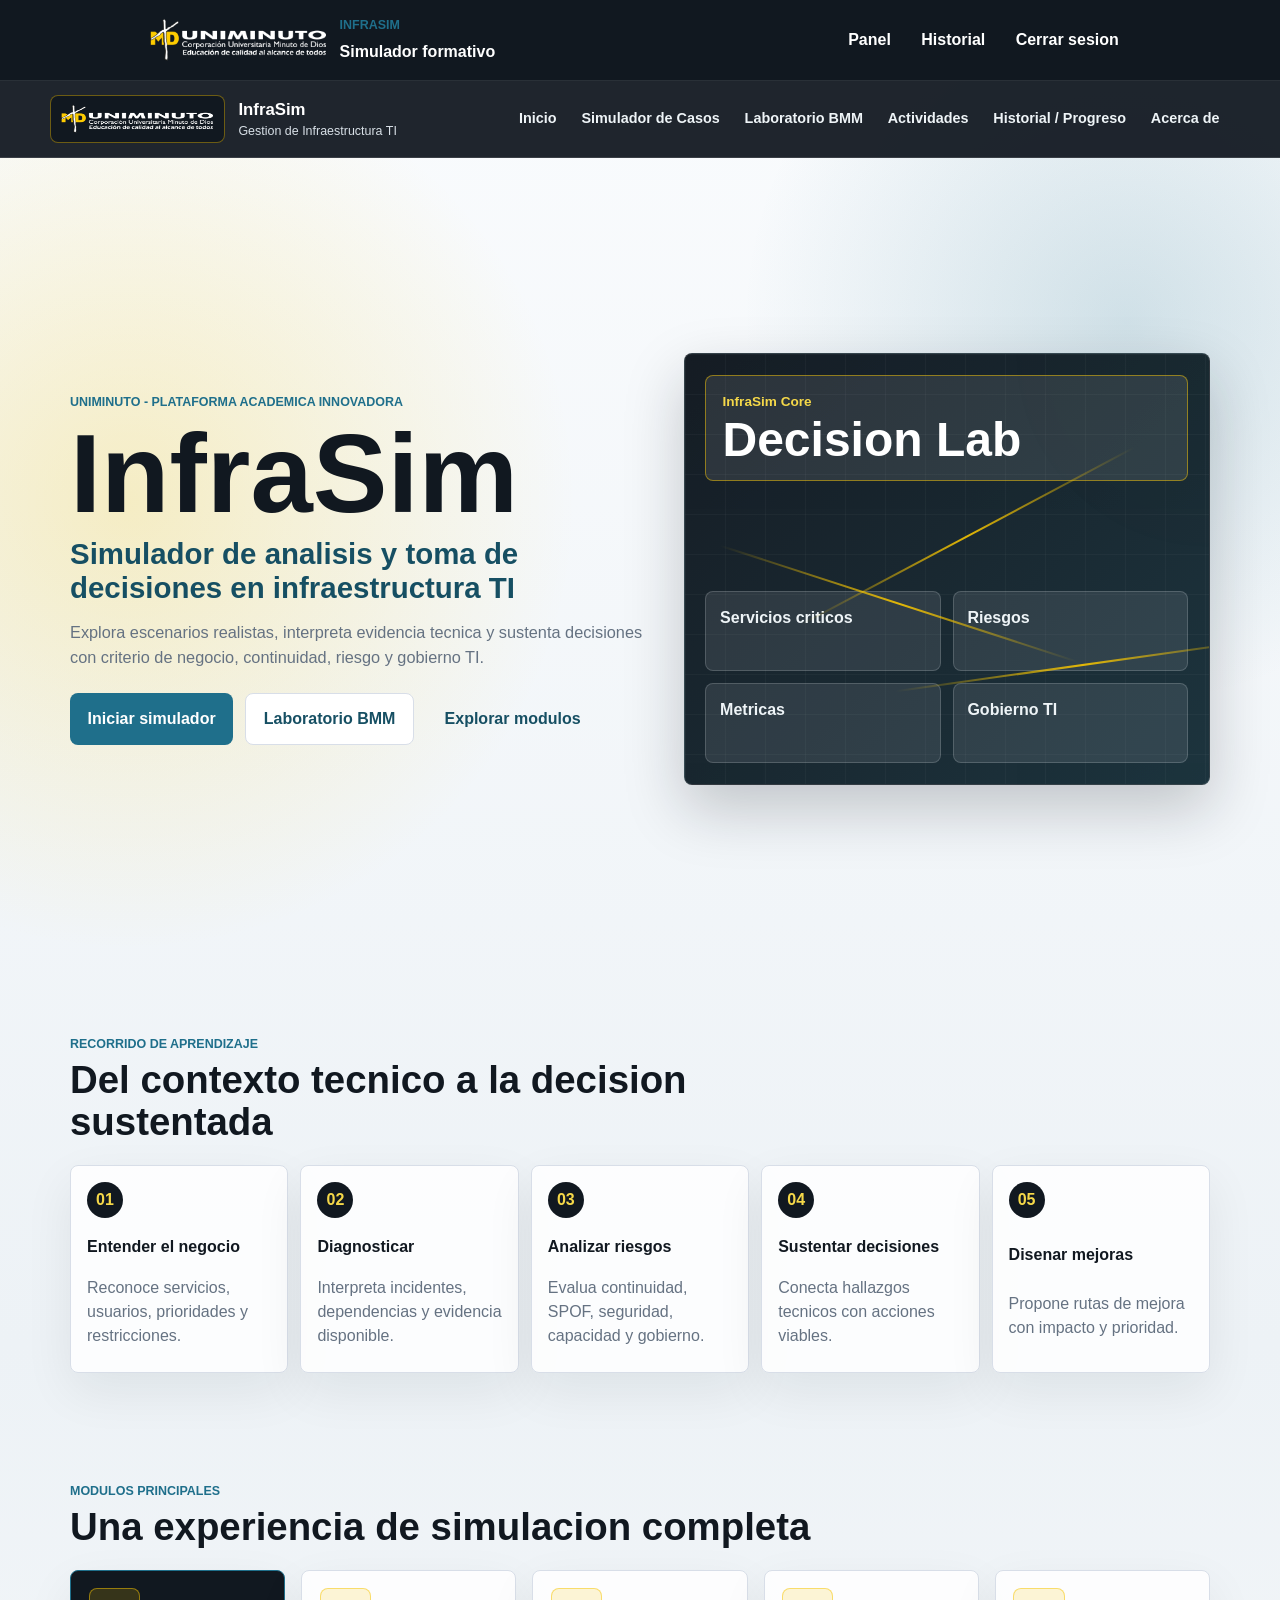
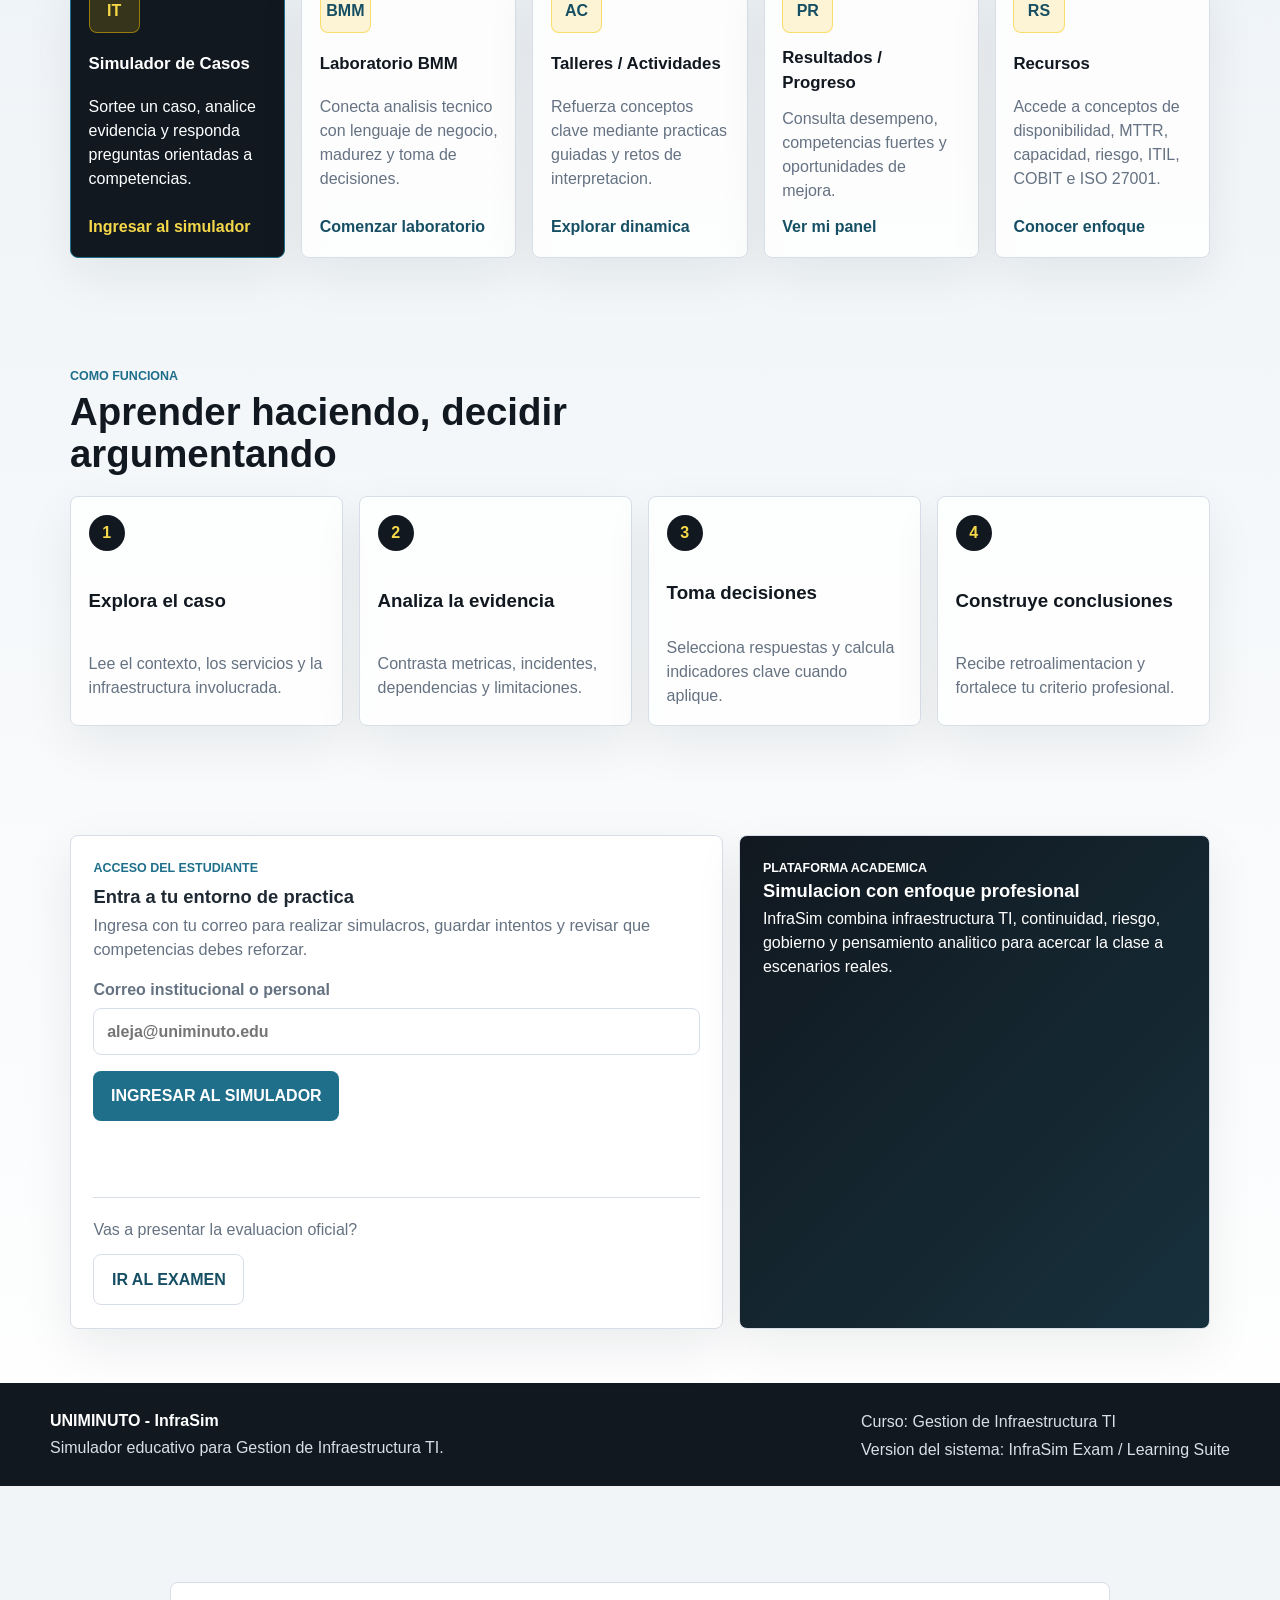
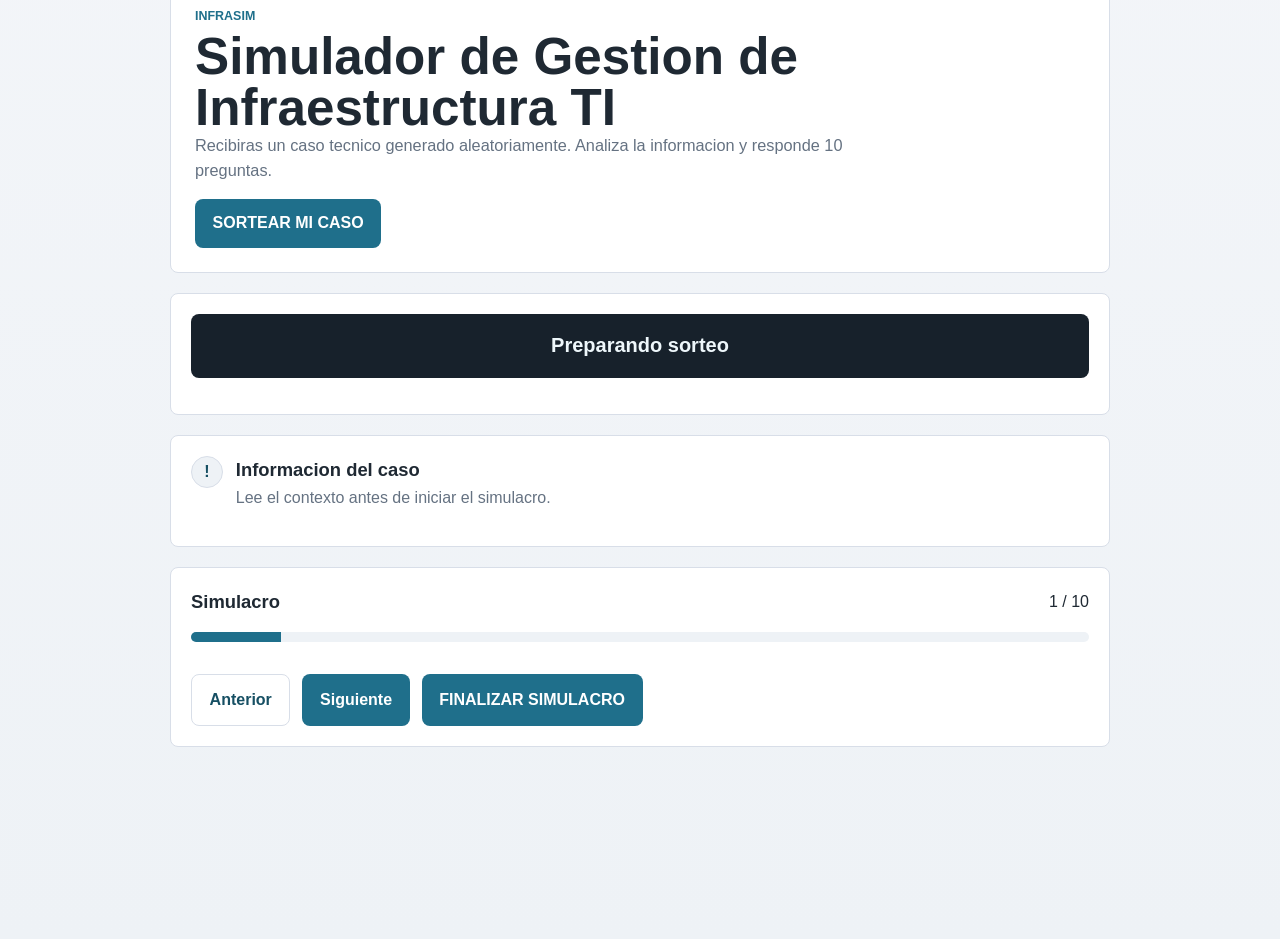
==== commit e4166e56: "Add BMM lab mentor frontend" ====
--- a/index.html
+++ b/index.html
@@ -34,7 +34,7 @@
         <nav class="home-links" aria-label="Navegacion principal">
           <a href="#inicio">Inicio</a>
           <a href="#acceso">Simulador de Casos</a>
-          <a href="#laboratorio">Laboratorio BMM</a>
+          <a href="bmm.html">Laboratorio BMM</a>
           <a href="#actividades">Actividades</a>
           <a href="#progreso">Historial / Progreso</a>
           <a href="#acerca">Acerca de</a>
@@ -53,7 +53,7 @@
             </p>
             <div class="hero-actions">
               <a class="primary-action" href="#acceso">Iniciar simulador</a>
-              <a class="secondary-action" href="#laboratorio">Laboratorio BMM</a>
+              <a class="secondary-action" href="bmm.html">Laboratorio BMM</a>
               <a class="ghost-action" href="#modulos">Explorar modulos</a>
             </div>
           </div>
@@ -104,7 +104,7 @@
               <span class="module-icon">BMM</span>
               <h3>Laboratorio BMM</h3>
               <p>Conecta analisis tecnico con lenguaje de negocio, madurez y toma de decisiones.</p>
-              <a href="#como-funciona" class="module-link">Ver recorrido</a>
+              <a href="bmm.html" class="module-link">Comenzar laboratorio</a>
             </article>
             <article class="module-card" id="actividades">
               <span class="module-icon">AC</span>
--- a/css/styles.css
+++ b/css/styles.css
@@ -481,6 +481,411 @@
   margin: 0.2rem 0 0;
 }
 
+.bmm-page {
+  background:
+    radial-gradient(circle at 12% 12%, rgba(245, 196, 0, 0.2), transparent 26rem),
+    radial-gradient(circle at 88% 4%, rgba(31, 111, 139, 0.16), transparent 24rem),
+    linear-gradient(180deg, #f9fbfd 0%, #eef3f7 48%, #ffffff 100%);
+}
+
+.bmm-hero,
+.bmm-workspace,
+.bmm-review-section {
+  margin: 0 auto;
+  max-width: 1180px;
+  padding: clamp(2.5rem, 5vw, 5rem) 1.25rem;
+}
+
+.bmm-hero {
+  align-items: center;
+  display: grid;
+  gap: 2rem;
+  grid-template-columns: minmax(0, 1fr) minmax(18rem, 0.7fr);
+  min-height: calc(100vh - 4.8rem);
+}
+
+.bmm-hero-content h1 {
+  color: var(--brand-dark);
+  font-size: clamp(2.4rem, 5vw, 4.8rem);
+  line-height: 0.98;
+  max-width: 49rem;
+}
+
+.bmm-flow {
+  background:
+    linear-gradient(145deg, rgba(17, 24, 32, 0.98), rgba(23, 49, 60, 0.98)),
+    radial-gradient(circle at top right, rgba(245, 196, 0, 0.28), transparent 16rem);
+  border: 1px solid rgba(255, 255, 255, 0.16);
+  border-radius: 8px;
+  box-shadow: 0 24px 60px rgba(17, 24, 32, 0.22);
+  color: #ffffff;
+  display: grid;
+  gap: 0.75rem;
+  padding: 1.2rem;
+}
+
+.bmm-flow span {
+  align-items: center;
+  background: rgba(255, 255, 255, 0.1);
+  border: 1px solid rgba(245, 196, 0, 0.32);
+  border-radius: 8px;
+  display: flex;
+  font-weight: 900;
+  justify-content: space-between;
+  min-height: 3.2rem;
+  padding: 0.8rem 1rem;
+  text-transform: uppercase;
+}
+
+.bmm-flow span:not(:last-child)::after {
+  color: var(--brand-gold);
+  content: "v";
+  font-weight: 900;
+}
+
+.bmm-workspace {
+  align-items: start;
+  display: grid;
+  gap: 1rem;
+  grid-template-columns: 17rem minmax(0, 1fr);
+}
+
+.bmm-steps {
+  background: rgba(255, 255, 255, 0.88);
+  border: 1px solid var(--border);
+  border-radius: 8px;
+  box-shadow: 0 18px 50px rgba(17, 24, 32, 0.07);
+  display: grid;
+  gap: 0.35rem;
+  padding: 0.75rem;
+  position: sticky;
+  top: 5.25rem;
+}
+
+.bmm-step {
+  align-items: center;
+  background: transparent;
+  border: 1px solid transparent;
+  border-radius: 8px;
+  color: var(--muted);
+  cursor: pointer;
+  display: grid;
+  font: inherit;
+  font-weight: 800;
+  gap: 0.75rem;
+  grid-template-columns: auto 1fr;
+  padding: 0.7rem;
+  text-align: left;
+}
+
+.bmm-step span {
+  align-items: center;
+  background: var(--surface-muted);
+  border-radius: 999px;
+  color: var(--accent-dark);
+  display: inline-flex;
+  height: 2rem;
+  justify-content: center;
+  width: 2rem;
+}
+
+.bmm-step.active {
+  background: var(--selected);
+  border-color: var(--accent);
+  color: var(--accent-dark);
+}
+
+.bmm-panel,
+.bmm-stage {
+  display: grid;
+  gap: 1rem;
+}
+
+.bmm-panel {
+  min-width: 0;
+}
+
+.bmm-stage {
+  background: rgba(255, 255, 255, 0.92);
+  border: 1px solid var(--border);
+  border-radius: 8px;
+  box-shadow: 0 18px 50px rgba(17, 24, 32, 0.07);
+  padding: clamp(1.1rem, 2.2vw, 1.6rem);
+}
+
+.bmm-stage:not(.active) {
+  display: none;
+}
+
+.bmm-stage h2 {
+  color: var(--brand-dark);
+  font-size: clamp(1.6rem, 3vw, 2.25rem);
+  line-height: 1.08;
+}
+
+.bmm-case,
+.bmm-reveal,
+.bmm-final-reveal,
+.business-map-card {
+  border-radius: 8px;
+  padding: 1rem;
+}
+
+.bmm-case {
+  background: #111820;
+  border: 1px solid rgba(245, 196, 0, 0.38);
+  color: #ffffff;
+}
+
+.bmm-case p,
+.bmm-case strong {
+  color: #ffffff;
+}
+
+.bmm-question-grid {
+  display: grid;
+  gap: 1rem;
+  grid-template-columns: repeat(2, minmax(0, 1fr));
+}
+
+.bmm-question-grid label,
+.bmm-full-field {
+  color: var(--brand-dark);
+  display: grid;
+  font-weight: 800;
+  gap: 0.45rem;
+}
+
+.bmm-question-grid textarea,
+.bmm-full-field textarea,
+.bmm-full-field select {
+  background: var(--surface);
+  border: 1px solid var(--border);
+  border-radius: 8px;
+  color: var(--text);
+  font: inherit;
+  line-height: 1.45;
+  padding: 0.75rem 0.85rem;
+  resize: vertical;
+  width: 100%;
+}
+
+.bmm-question-grid textarea:focus-visible,
+.bmm-full-field textarea:focus-visible {
+  outline: 3px solid rgba(245, 196, 0, 0.45);
+  outline-offset: 2px;
+}
+
+.influence-grid {
+  display: grid;
+  gap: 0.75rem;
+  grid-template-columns: repeat(4, minmax(0, 1fr));
+}
+
+.influence-grid label {
+  background: var(--surface);
+  border: 1px solid var(--border);
+  border-radius: 8px;
+  cursor: pointer;
+  display: grid;
+  min-height: 5.4rem;
+  padding: 0.85rem;
+  transition: background 160ms ease, border-color 160ms ease, transform 160ms ease;
+}
+
+.influence-grid label:hover {
+  border-color: var(--accent);
+  transform: translateY(-1px);
+}
+
+.influence-grid input {
+  inline-size: 1px;
+  opacity: 0;
+  position: absolute;
+}
+
+.influence-grid span {
+  align-self: end;
+  color: var(--brand-dark);
+  font-weight: 900;
+}
+
+.influence-grid label:has(input:checked) {
+  background: var(--selected);
+  border-color: var(--accent);
+}
+
+.bmm-reveal,
+.bmm-final-reveal {
+  background: #fff8d8;
+  border: 1px solid rgba(201, 153, 0, 0.35);
+  color: #604800;
+  font-weight: 700;
+}
+
+.business-map,
+.business-map-card {
+  display: grid;
+  gap: 0.75rem;
+}
+
+.business-map {
+  grid-template-columns: repeat(2, minmax(0, 1fr));
+}
+
+.business-map div {
+  background: var(--surface-muted);
+  border-radius: 8px;
+  min-height: 5rem;
+  padding: 0.8rem;
+}
+
+.business-map-card {
+  background: rgba(17, 24, 32, 0.04);
+  border: 1px solid var(--border);
+}
+
+.business-map-card h3,
+.bmm-final-reveal h3 {
+  margin: 0;
+}
+
+.bmm-final-reveal ul {
+  margin-bottom: 0;
+  padding-left: 1.2rem;
+}
+
+.bmm-review-section {
+  padding-top: 1rem;
+}
+
+.bmm-review-card {
+  background: rgba(255, 255, 255, 0.94);
+  border: 1px solid var(--border);
+  border-radius: 8px;
+  box-shadow: 0 18px 50px rgba(17, 24, 32, 0.07);
+  display: grid;
+  gap: 1rem;
+  padding: clamp(1.1rem, 2.2vw, 1.6rem);
+}
+
+.bmm-reasoning {
+  background: #111820;
+  border-radius: 8px;
+  color: #ffffff;
+  padding: 1rem;
+}
+
+.bmm-reasoning h3 {
+  margin-top: 0;
+}
+
+.bmm-reasoning ol {
+  display: grid;
+  gap: 0.75rem;
+  margin: 0;
+  padding-left: 1.4rem;
+}
+
+.bmm-reasoning li {
+  border-bottom: 1px solid rgba(255, 255, 255, 0.14);
+  padding-bottom: 0.75rem;
+}
+
+.bmm-reasoning li:last-child {
+  border-bottom: 0;
+  padding-bottom: 0;
+}
+
+.bmm-reasoning strong {
+  color: #f5d849;
+}
+
+.bmm-reasoning p {
+  color: #eef4f7;
+  margin: 0.25rem 0 0;
+}
+
+.bmm-case-note {
+  color: var(--accent-dark);
+  font-weight: 800;
+  margin-top: 1rem;
+}
+
+.ai-mentor-panel {
+  display: grid;
+  gap: 1rem;
+}
+
+.ai-card,
+.ai-mentor-panel-message {
+  background: #f8fbfd;
+  border: 1px solid rgba(31, 111, 139, 0.22);
+  border-radius: 8px;
+  padding: 1rem;
+}
+
+.ai-loading {
+  color: var(--accent-dark);
+  font-weight: 800;
+  margin: 0;
+}
+
+.ai-rate-limit {
+  color: var(--muted);
+  font-size: 0.88rem;
+  font-weight: 800;
+  margin: 0 0 0.75rem;
+}
+
+.ai-feedback-grid {
+  display: grid;
+  gap: 0.75rem;
+  grid-template-columns: repeat(2, minmax(0, 1fr));
+}
+
+.ai-feedback-grid div,
+.reasoning-meter {
+  background: #ffffff;
+  border: 1px solid var(--border);
+  border-radius: 8px;
+  padding: 0.8rem;
+}
+
+.ai-feedback-grid strong,
+.reasoning-meter span {
+  color: var(--brand-dark);
+  display: block;
+  font-weight: 900;
+}
+
+.ai-feedback-grid p {
+  color: var(--muted);
+  margin: 0.35rem 0 0;
+}
+
+.ai-classification {
+  background: #fff8d8;
+  border: 1px solid rgba(201, 153, 0, 0.35);
+  border-radius: 8px;
+  color: #604800;
+  font-weight: 800;
+  padding: 0.8rem;
+}
+
+.reasoning-meter-grid {
+  display: grid;
+  gap: 0.75rem;
+  grid-template-columns: repeat(5, minmax(0, 1fr));
+}
+
+.reasoning-meter strong {
+  color: var(--accent-dark);
+  display: block;
+  letter-spacing: 0.08em;
+  margin-top: 0.35rem;
+}
+
 .app-header {
   align-items: center;
   background: var(--brand-dark);
@@ -1209,6 +1614,30 @@
     grid-template-columns: 1fr;
   }
 
+  .bmm-hero,
+  .bmm-workspace {
+    grid-template-columns: 1fr;
+  }
+
+  .bmm-hero {
+    min-height: auto;
+  }
+
+  .bmm-steps {
+    grid-template-columns: repeat(3, minmax(12rem, 1fr));
+    overflow-x: auto;
+    position: static;
+  }
+
+  .influence-grid {
+    grid-template-columns: repeat(2, minmax(0, 1fr));
+  }
+
+  .ai-feedback-grid,
+  .reasoning-meter-grid {
+    grid-template-columns: repeat(2, minmax(0, 1fr));
+  }
+
   .home-hero {
     min-height: auto;
     padding-top: 2.25rem;
@@ -1260,6 +1689,9 @@
   .modules-section,
   .how-section,
   .access-section,
+  .bmm-hero,
+  .bmm-workspace,
+  .bmm-review-section,
   .view-shell,
   .exam-layout {
     padding-left: 1rem;
@@ -1295,7 +1727,16 @@
 
   .learning-path,
   .module-grid,
-  .how-grid {
+  .how-grid,
+  .bmm-question-grid,
+  .influence-grid,
+  .business-map,
+  .ai-feedback-grid,
+  .reasoning-meter-grid {
+    grid-template-columns: 1fr;
+  }
+
+  .bmm-steps {
     grid-template-columns: 1fr;
   }
 
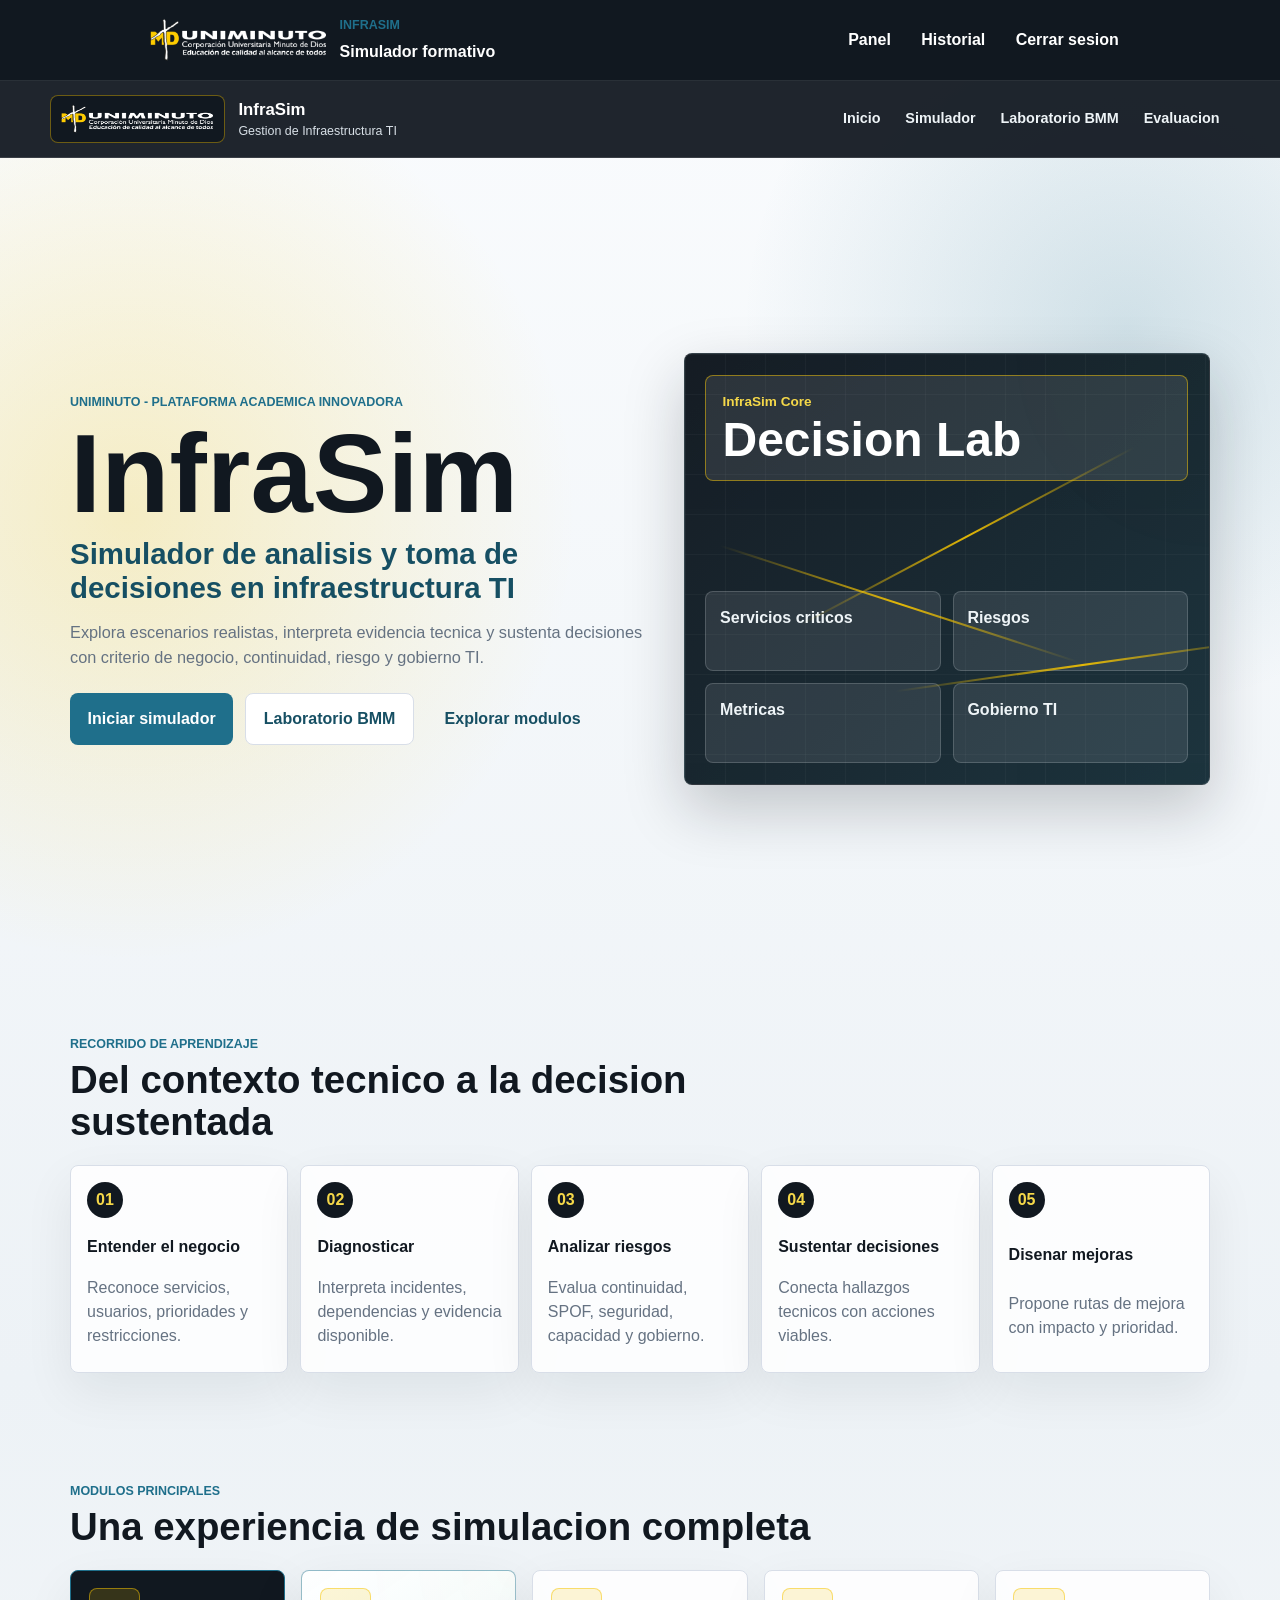
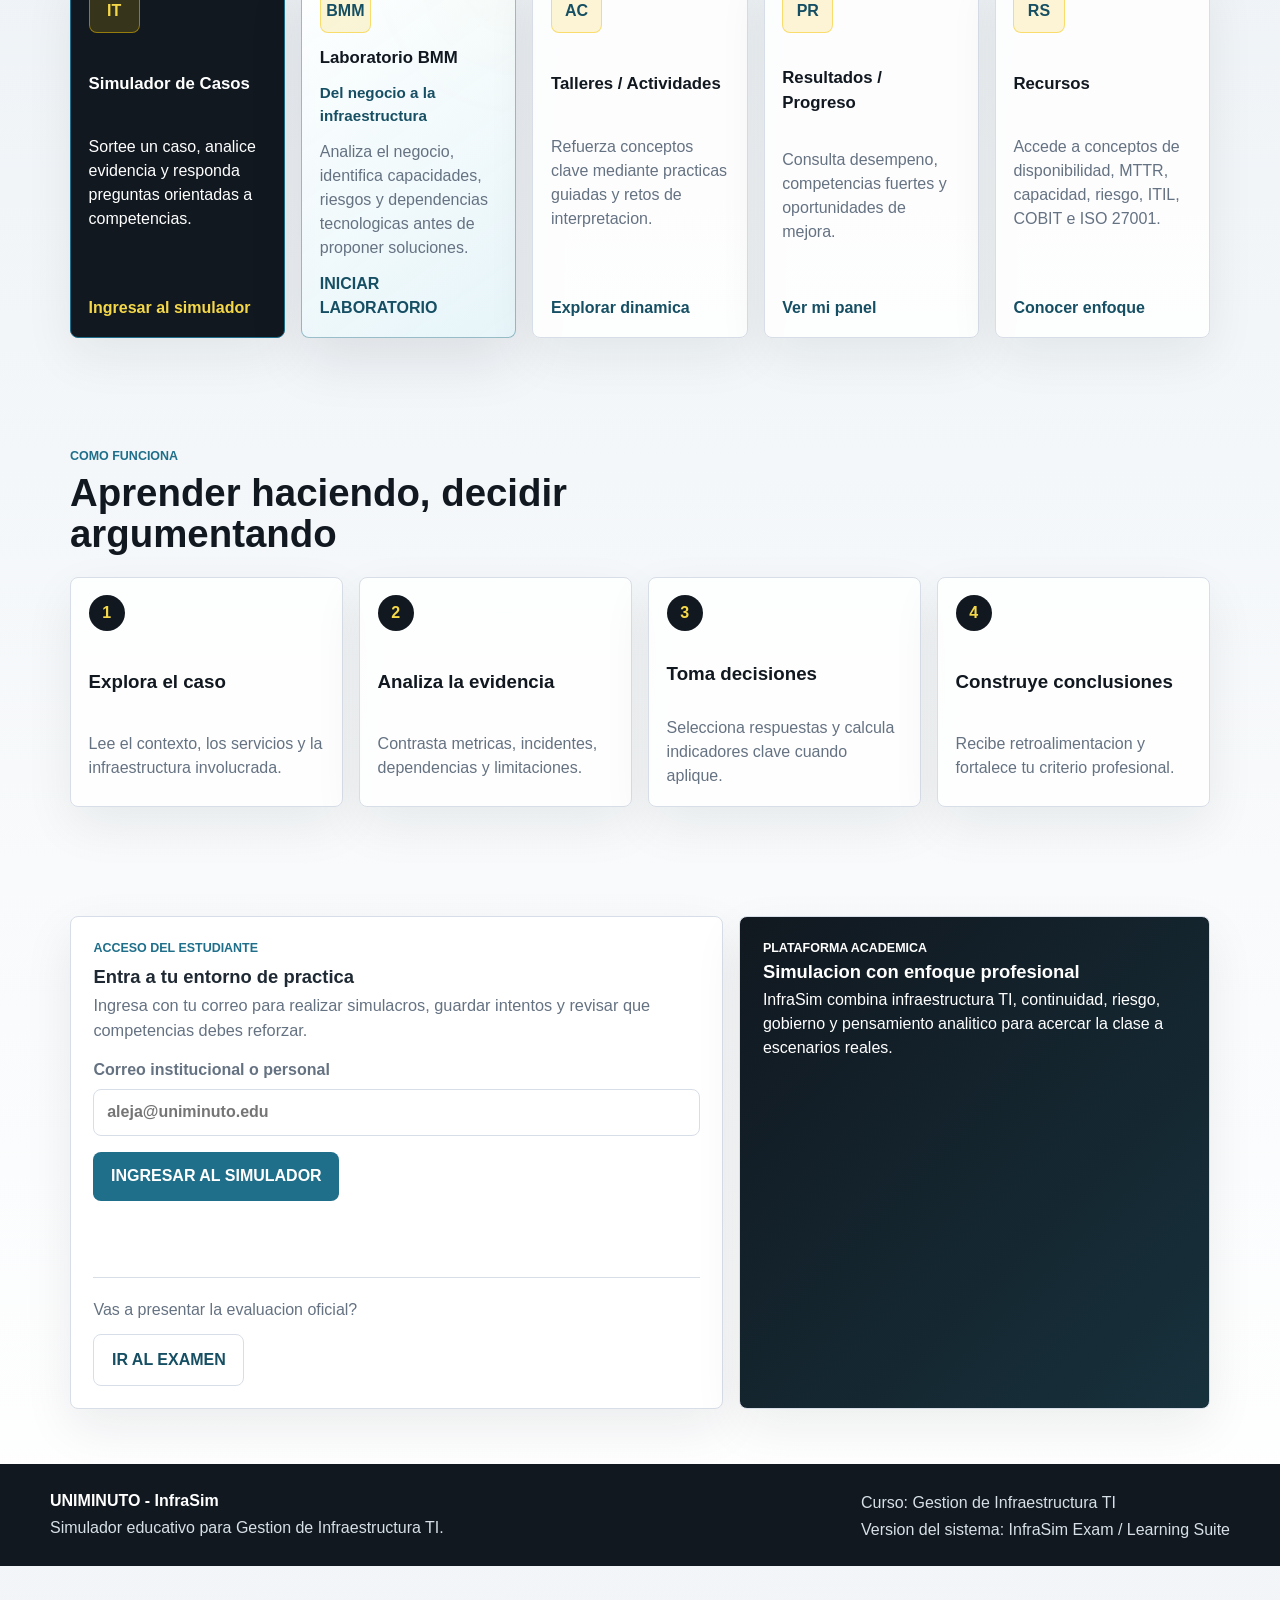
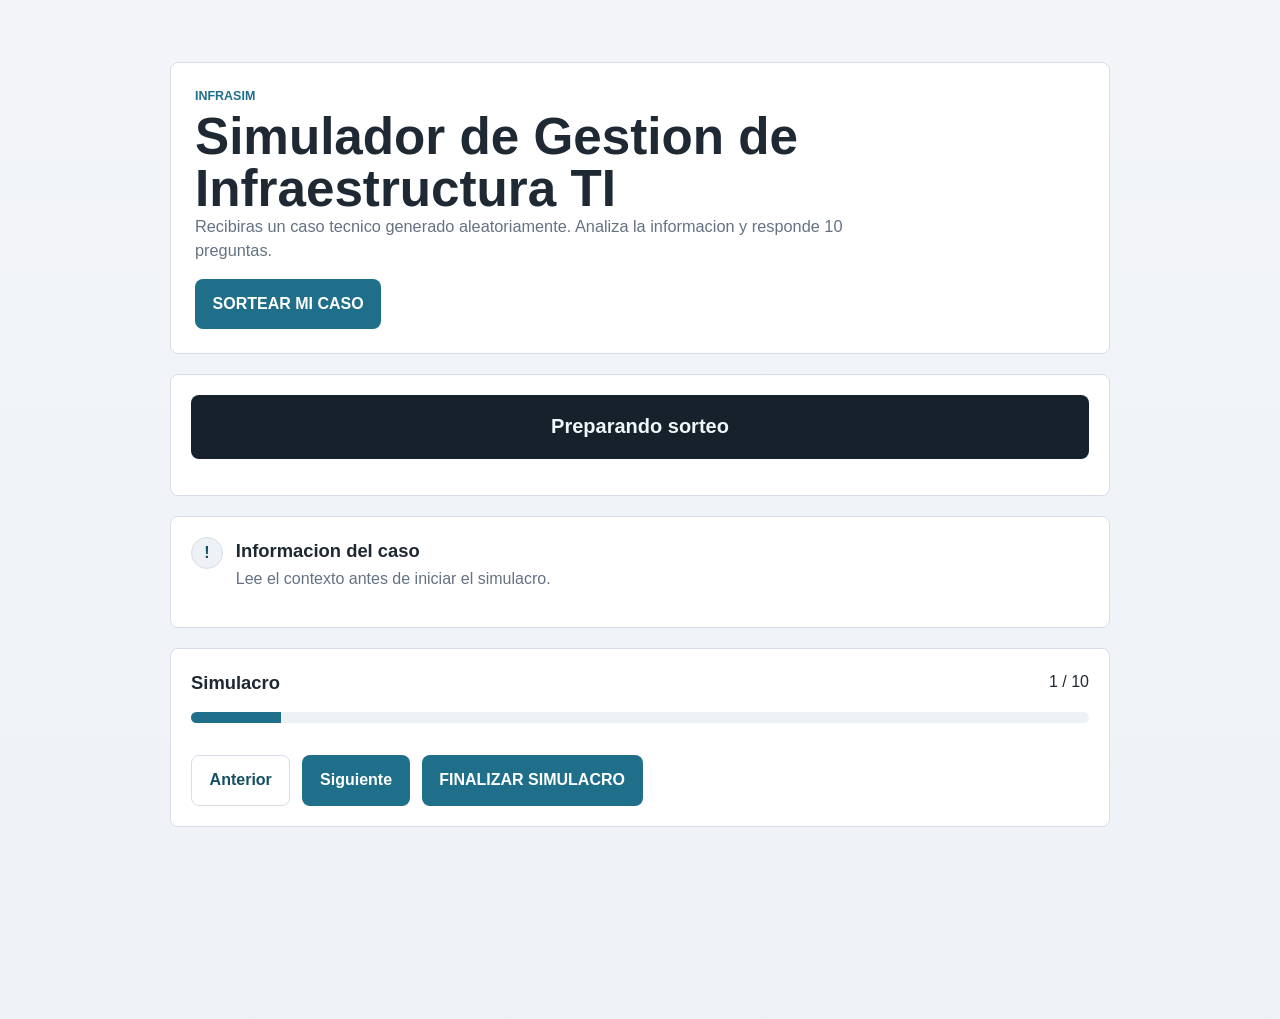
==== commit ef99725c: "Improve BMM lab progressive experience" ====
--- a/index.html
+++ b/index.html
@@ -33,11 +33,9 @@
         </a>
         <nav class="home-links" aria-label="Navegacion principal">
           <a href="#inicio">Inicio</a>
-          <a href="#acceso">Simulador de Casos</a>
+          <a href="#acceso">Simulador</a>
           <a href="bmm.html">Laboratorio BMM</a>
-          <a href="#actividades">Actividades</a>
-          <a href="#progreso">Historial / Progreso</a>
-          <a href="#acerca">Acerca de</a>
+          <a href="exam/">Evaluacion</a>
         </nav>
       </header>
 
@@ -100,11 +98,12 @@
               <p>Sortee un caso, analice evidencia y responda preguntas orientadas a competencias.</p>
               <a href="#student-access" class="module-link">Ingresar al simulador</a>
             </article>
-            <article class="module-card" id="laboratorio">
+            <article class="module-card bmm-feature-card" id="laboratorio">
               <span class="module-icon">BMM</span>
               <h3>Laboratorio BMM</h3>
-              <p>Conecta analisis tecnico con lenguaje de negocio, madurez y toma de decisiones.</p>
-              <a href="bmm.html" class="module-link">Comenzar laboratorio</a>
+              <strong>Del negocio a la infraestructura</strong>
+              <p>Analiza el negocio, identifica capacidades, riesgos y dependencias tecnologicas antes de proponer soluciones.</p>
+              <a href="bmm.html" class="module-link">INICIAR LABORATORIO</a>
             </article>
             <article class="module-card" id="actividades">
               <span class="module-icon">AC</span>
--- a/css/styles.css
+++ b/css/styles.css
@@ -886,6 +886,541 @@
   margin-top: 0.35rem;
 }
 
+.bmm-feature-card {
+  background:
+    linear-gradient(145deg, rgba(255, 255, 255, 0.94), rgba(229, 244, 248, 0.9)),
+    radial-gradient(circle at top right, rgba(245, 196, 0, 0.22), transparent 10rem);
+  border-color: rgba(31, 111, 139, 0.45);
+  box-shadow: 0 22px 55px rgba(17, 24, 32, 0.1);
+}
+
+.bmm-feature-card strong {
+  color: var(--accent-dark);
+  font-size: 0.95rem;
+}
+
+.bmm-wizard-page {
+  background:
+    radial-gradient(circle at 15% 3%, rgba(245, 196, 0, 0.18), transparent 21rem),
+    radial-gradient(circle at 85% 0%, rgba(31, 111, 139, 0.16), transparent 22rem),
+    linear-gradient(180deg, #f9fbfd 0%, #edf3f6 58%, #ffffff 100%);
+}
+
+.bmm-lab-hero,
+.bmm-journey,
+.bmm-wizard-form {
+  margin: 0 auto;
+  max-width: 1180px;
+}
+
+.bmm-lab-hero {
+  align-items: end;
+  display: grid;
+  gap: 1rem;
+  grid-template-columns: minmax(0, 1fr) minmax(18rem, 0.36fr);
+  padding: clamp(2rem, 4vw, 3.5rem) 1.25rem 1rem;
+}
+
+.bmm-lab-hero h1 {
+  color: var(--brand-dark);
+  font-size: clamp(2.2rem, 5vw, 4.2rem);
+  line-height: 1;
+  margin-bottom: 0.75rem;
+}
+
+.bmm-back-link {
+  color: var(--accent-dark);
+  display: inline-flex;
+  font-weight: 900;
+  margin-bottom: 1rem;
+  text-decoration: none;
+}
+
+.active-case {
+  background: rgba(17, 24, 32, 0.06);
+  border-left: 4px solid var(--brand-gold);
+  border-radius: 8px;
+  color: var(--brand-dark);
+  display: inline-flex;
+  gap: 0.35rem;
+  margin: 1rem 0 0;
+  padding: 0.65rem 0.85rem;
+}
+
+.bmm-progress-card {
+  background: #111820;
+  border: 1px solid rgba(245, 196, 0, 0.32);
+  border-radius: 8px;
+  box-shadow: 0 18px 50px rgba(17, 24, 32, 0.16);
+  color: #ffffff;
+  display: grid;
+  gap: 0.7rem;
+  padding: 1rem;
+}
+
+.bmm-progress-card span {
+  color: #f5d849;
+  font-weight: 900;
+}
+
+.bmm-progress-card small {
+  color: #d8e0e7;
+}
+
+.bmm-progress-track {
+  background: rgba(255, 255, 255, 0.16);
+  border-radius: 999px;
+  height: 0.65rem;
+  overflow: hidden;
+}
+
+#bmm-progress-fill {
+  background: linear-gradient(90deg, var(--brand-gold), #f7e28b);
+  height: 100%;
+  transition: width 220ms ease;
+  width: 16.6%;
+}
+
+.bmm-journey {
+  display: grid;
+  gap: 0.45rem;
+  grid-template-columns: repeat(7, minmax(0, 1fr));
+  padding: 0 1.25rem 1.1rem;
+}
+
+.journey-step {
+  background: rgba(255, 255, 255, 0.84);
+  border: 1px solid var(--border);
+  border-radius: 8px;
+  color: var(--muted);
+  cursor: pointer;
+  display: grid;
+  font: inherit;
+  font-size: 0.82rem;
+  font-weight: 900;
+  gap: 0.25rem;
+  min-height: 4.5rem;
+  padding: 0.65rem;
+  text-align: left;
+}
+
+.journey-step span {
+  color: var(--accent-dark);
+  font-size: 0.75rem;
+}
+
+.journey-step.active {
+  background: #111820;
+  border-color: rgba(245, 196, 0, 0.5);
+  color: #ffffff;
+}
+
+.journey-step.active span,
+.journey-step.completed span {
+  color: #f5d849;
+}
+
+.journey-step.completed {
+  border-color: rgba(31, 111, 139, 0.4);
+}
+
+.bmm-wizard-form {
+  display: grid;
+  gap: 1rem;
+  padding: 0 1.25rem 1rem;
+}
+
+.bmm-wizard-form .bmm-stage {
+  background: transparent;
+  border: 0;
+  box-shadow: none;
+  gap: 1rem;
+  grid-template-columns: minmax(0, 1fr) minmax(18rem, 0.42fr);
+  padding: 0;
+}
+
+.bmm-wizard-form .bmm-stage:not(.active) {
+  display: none;
+}
+
+.bmm-challenge,
+.mentor-card,
+.bmm-wizard-actions {
+  background: rgba(255, 255, 255, 0.94);
+  border: 1px solid var(--border);
+  border-radius: 8px;
+  box-shadow: 0 18px 50px rgba(17, 24, 32, 0.07);
+}
+
+.bmm-challenge,
+.mentor-card {
+  display: grid;
+  gap: 1rem;
+  padding: clamp(1rem, 2vw, 1.5rem);
+}
+
+.bmm-challenge h2 {
+  color: var(--brand-dark);
+  font-size: clamp(1.7rem, 3vw, 2.45rem);
+  line-height: 1.06;
+  margin: 0;
+}
+
+.challenge-intro {
+  color: var(--accent-dark);
+  font-size: 1.03rem;
+  font-weight: 800;
+  margin: 0;
+}
+
+.bmm-case-card {
+  background: #111820;
+  border: 1px solid rgba(245, 196, 0, 0.35);
+  border-radius: 8px;
+  color: #ffffff;
+  padding: 1rem;
+}
+
+.micro-evidence-card {
+  display: grid;
+  gap: 0.35rem;
+}
+
+.micro-evidence-card strong {
+  color: #f5d849;
+}
+
+.micro-question-shell,
+.stage-synthesis {
+  display: grid;
+  gap: 0.9rem;
+}
+
+.micro-progress-row {
+  align-items: center;
+  display: flex;
+  flex-wrap: wrap;
+  gap: 0.5rem;
+  justify-content: space-between;
+}
+
+.micro-progress-row span {
+  background: var(--selected);
+  border: 1px solid rgba(31, 111, 139, 0.28);
+  border-radius: 999px;
+  color: var(--accent-dark);
+  font-weight: 900;
+  padding: 0.35rem 0.75rem;
+}
+
+.micro-progress-row small,
+.structure-hint {
+  color: var(--muted);
+  font-weight: 800;
+}
+
+.previous-idea {
+  background: #fff8d8;
+  border: 1px solid rgba(201, 153, 0, 0.35);
+  border-radius: 8px;
+  color: #604800;
+  padding: 0.75rem 0.85rem;
+}
+
+.previous-idea strong {
+  display: block;
+  margin-bottom: 0.25rem;
+}
+
+.stage-synthesis {
+  background: rgba(31, 111, 139, 0.06);
+  border: 1px solid rgba(31, 111, 139, 0.18);
+  border-radius: 8px;
+  padding: 1rem;
+}
+
+.stage-synthesis h3 {
+  color: var(--brand-dark);
+  margin: 0;
+}
+
+.stage-history {
+  display: grid;
+  gap: 0.5rem;
+}
+
+.stage-history h4 {
+  color: var(--accent-dark);
+  margin: 0.25rem 0 0;
+}
+
+.stage-history div {
+  background: #ffffff;
+  border: 1px solid var(--border);
+  border-radius: 8px;
+  color: var(--muted);
+  display: grid;
+  gap: 0.25rem;
+  padding: 0.65rem;
+}
+
+.stage-history strong {
+  color: var(--brand-dark);
+}
+
+.student-response,
+.secondary-response {
+  color: var(--brand-dark);
+  display: grid;
+  font-weight: 900;
+  gap: 0.5rem;
+}
+
+.student-response textarea,
+.secondary-response textarea,
+.secondary-response select {
+  background: #ffffff;
+  border: 1px solid var(--border);
+  border-radius: 8px;
+  color: var(--text);
+  font: inherit;
+  line-height: 1.5;
+  padding: 0.85rem 0.95rem;
+  resize: vertical;
+  width: 100%;
+}
+
+.student-response textarea:focus-visible,
+.secondary-response textarea:focus-visible,
+.secondary-response select:focus-visible {
+  outline: 3px solid rgba(245, 196, 0, 0.45);
+  outline-offset: 2px;
+}
+
+.mentor-card {
+  align-self: start;
+  position: sticky;
+  top: 5.4rem;
+}
+
+.mentor-empty-state {
+  border: 1px dashed rgba(31, 111, 139, 0.36);
+  border-radius: 8px;
+  display: grid;
+  gap: 0.65rem;
+  justify-items: start;
+  padding: 1rem;
+}
+
+.mentor-card.has-feedback .mentor-empty-state {
+  display: none;
+}
+
+.mentor-icon {
+  align-items: center;
+  background: #111820;
+  border-radius: 8px;
+  color: #f5d849;
+  display: inline-flex;
+  font-weight: 900;
+  height: 2.8rem;
+  justify-content: center;
+  width: 3.2rem;
+}
+
+.mentor-empty-state h3 {
+  color: var(--brand-dark);
+  margin: 0;
+}
+
+.mentor-empty-state p {
+  color: var(--muted);
+  margin: 0;
+}
+
+.journey-influences {
+  display: grid;
+  gap: 0.65rem;
+  grid-template-columns: repeat(4, minmax(0, 1fr));
+}
+
+.journey-influences label {
+  background: #ffffff;
+  border: 1px solid var(--border);
+  border-radius: 8px;
+  cursor: pointer;
+  display: grid;
+  min-height: 5rem;
+  padding: 0.75rem;
+}
+
+.journey-influences input {
+  inline-size: 1px;
+  opacity: 0;
+  position: absolute;
+}
+
+.journey-influences span {
+  align-self: end;
+  color: var(--brand-dark);
+  font-weight: 900;
+}
+
+.journey-influences label:has(input:checked) {
+  background: var(--selected);
+  border-color: var(--accent);
+}
+
+.bmm-impact-chain {
+  display: grid;
+  gap: 0.5rem;
+  grid-template-columns: repeat(4, minmax(0, 1fr));
+}
+
+.bmm-impact-chain span {
+  background: var(--surface-muted);
+  border: 1px solid var(--border);
+  border-radius: 8px;
+  color: var(--accent-dark);
+  font-weight: 900;
+  padding: 0.75rem;
+  text-align: center;
+}
+
+.bmm-impact-chain span:not(:last-child)::after {
+  color: var(--brand-gold-dark);
+  content: " ->";
+}
+
+.bmm-synthesis-map {
+  display: grid;
+  gap: 0.75rem;
+}
+
+.synthesis-node {
+  background: var(--surface-muted);
+  border: 1px solid var(--border);
+  border-radius: 8px;
+  padding: 0.9rem;
+  position: relative;
+}
+
+.synthesis-node:not(:last-child)::after {
+  bottom: -0.95rem;
+  color: var(--accent-dark);
+  content: "v";
+  font-weight: 900;
+  left: 1rem;
+  position: absolute;
+}
+
+.synthesis-node span {
+  color: var(--accent-dark);
+  display: block;
+  font-size: 0.78rem;
+  font-weight: 900;
+  text-transform: uppercase;
+}
+
+.synthesis-node p {
+  margin: 0.25rem 0 0;
+}
+
+.bmm-wizard-actions {
+  align-items: center;
+  display: flex;
+  flex-wrap: wrap;
+  gap: 0.75rem;
+  padding: 1rem;
+}
+
+.bmm-wizard-actions .ghost-action {
+  margin-left: auto;
+}
+
+.mentor-feedback-card {
+  display: grid;
+  gap: 0.9rem;
+}
+
+.mentor-feedback-grid {
+  display: grid;
+  gap: 0.75rem;
+}
+
+.mentor-feedback-grid div,
+.evidence-chip,
+.iteration-card,
+.reasoning-meter {
+  background: #ffffff;
+  border: 1px solid var(--border);
+  border-radius: 8px;
+  padding: 0.85rem;
+}
+
+.mentor-feedback-grid strong,
+.evidence-chip strong,
+.iteration-card strong,
+.reasoning-meter span {
+  color: var(--brand-dark);
+  display: block;
+  font-weight: 900;
+}
+
+.mentor-feedback-grid p,
+.iteration-card p,
+.evidence-chip span {
+  color: var(--muted);
+  display: block;
+  margin: 0.35rem 0 0;
+}
+
+.mentor-question {
+  background: #fff8d8 !important;
+  border-color: rgba(201, 153, 0, 0.35) !important;
+}
+
+.mentor-question p {
+  color: #604800;
+  font-size: 1.05rem;
+  font-weight: 900;
+}
+
+.evidence-chip {
+  border-left: 4px solid var(--accent);
+}
+
+.iteration-card {
+  display: grid;
+  gap: 0.75rem;
+}
+
+.iteration-card h4 {
+  color: var(--accent-dark);
+  margin: 0;
+}
+
+.reasoning-dots {
+  display: flex !important;
+  gap: 0.3rem;
+  letter-spacing: 0;
+  margin-top: 0.45rem;
+}
+
+.reasoning-dot {
+  background: var(--surface-muted);
+  border: 1px solid var(--border);
+  border-radius: 999px;
+  display: inline-flex;
+  height: 0.7rem;
+  width: 1.25rem;
+}
+
+.reasoning-dot.active {
+  background: var(--accent);
+  border-color: var(--accent);
+}
+
 .app-header {
   align-items: center;
   background: var(--brand-dark);
@@ -1619,6 +2154,26 @@
     grid-template-columns: 1fr;
   }
 
+  .bmm-lab-hero,
+  .bmm-wizard-form .bmm-stage {
+    grid-template-columns: 1fr;
+  }
+
+  .bmm-journey {
+    grid-auto-columns: minmax(8.5rem, 1fr);
+    grid-auto-flow: column;
+    grid-template-columns: none;
+    overflow-x: auto;
+  }
+
+  .journey-step {
+    min-height: 3.8rem;
+  }
+
+  .mentor-card {
+    position: static;
+  }
+
   .bmm-hero {
     min-height: auto;
   }
@@ -1630,6 +2185,11 @@
   }
 
   .influence-grid {
+    grid-template-columns: repeat(2, minmax(0, 1fr));
+  }
+
+  .journey-influences,
+  .bmm-impact-chain {
     grid-template-columns: repeat(2, minmax(0, 1fr));
   }
 
@@ -1689,6 +2249,9 @@
   .modules-section,
   .how-section,
   .access-section,
+  .bmm-lab-hero,
+  .bmm-journey,
+  .bmm-wizard-form,
   .bmm-hero,
   .bmm-workspace,
   .bmm-review-section,
@@ -1730,12 +2293,26 @@
   .how-grid,
   .bmm-question-grid,
   .influence-grid,
+  .journey-influences,
+  .bmm-impact-chain,
   .business-map,
   .ai-feedback-grid,
   .reasoning-meter-grid {
     grid-template-columns: 1fr;
   }
 
+  .bmm-wizard-actions {
+    align-items: stretch;
+    flex-direction: column;
+  }
+
+  .bmm-wizard-actions .primary-action,
+  .bmm-wizard-actions .secondary-action,
+  .bmm-wizard-actions .ghost-action {
+    margin-left: 0;
+    width: 100%;
+  }
+
   .bmm-steps {
     grid-template-columns: 1fr;
   }
